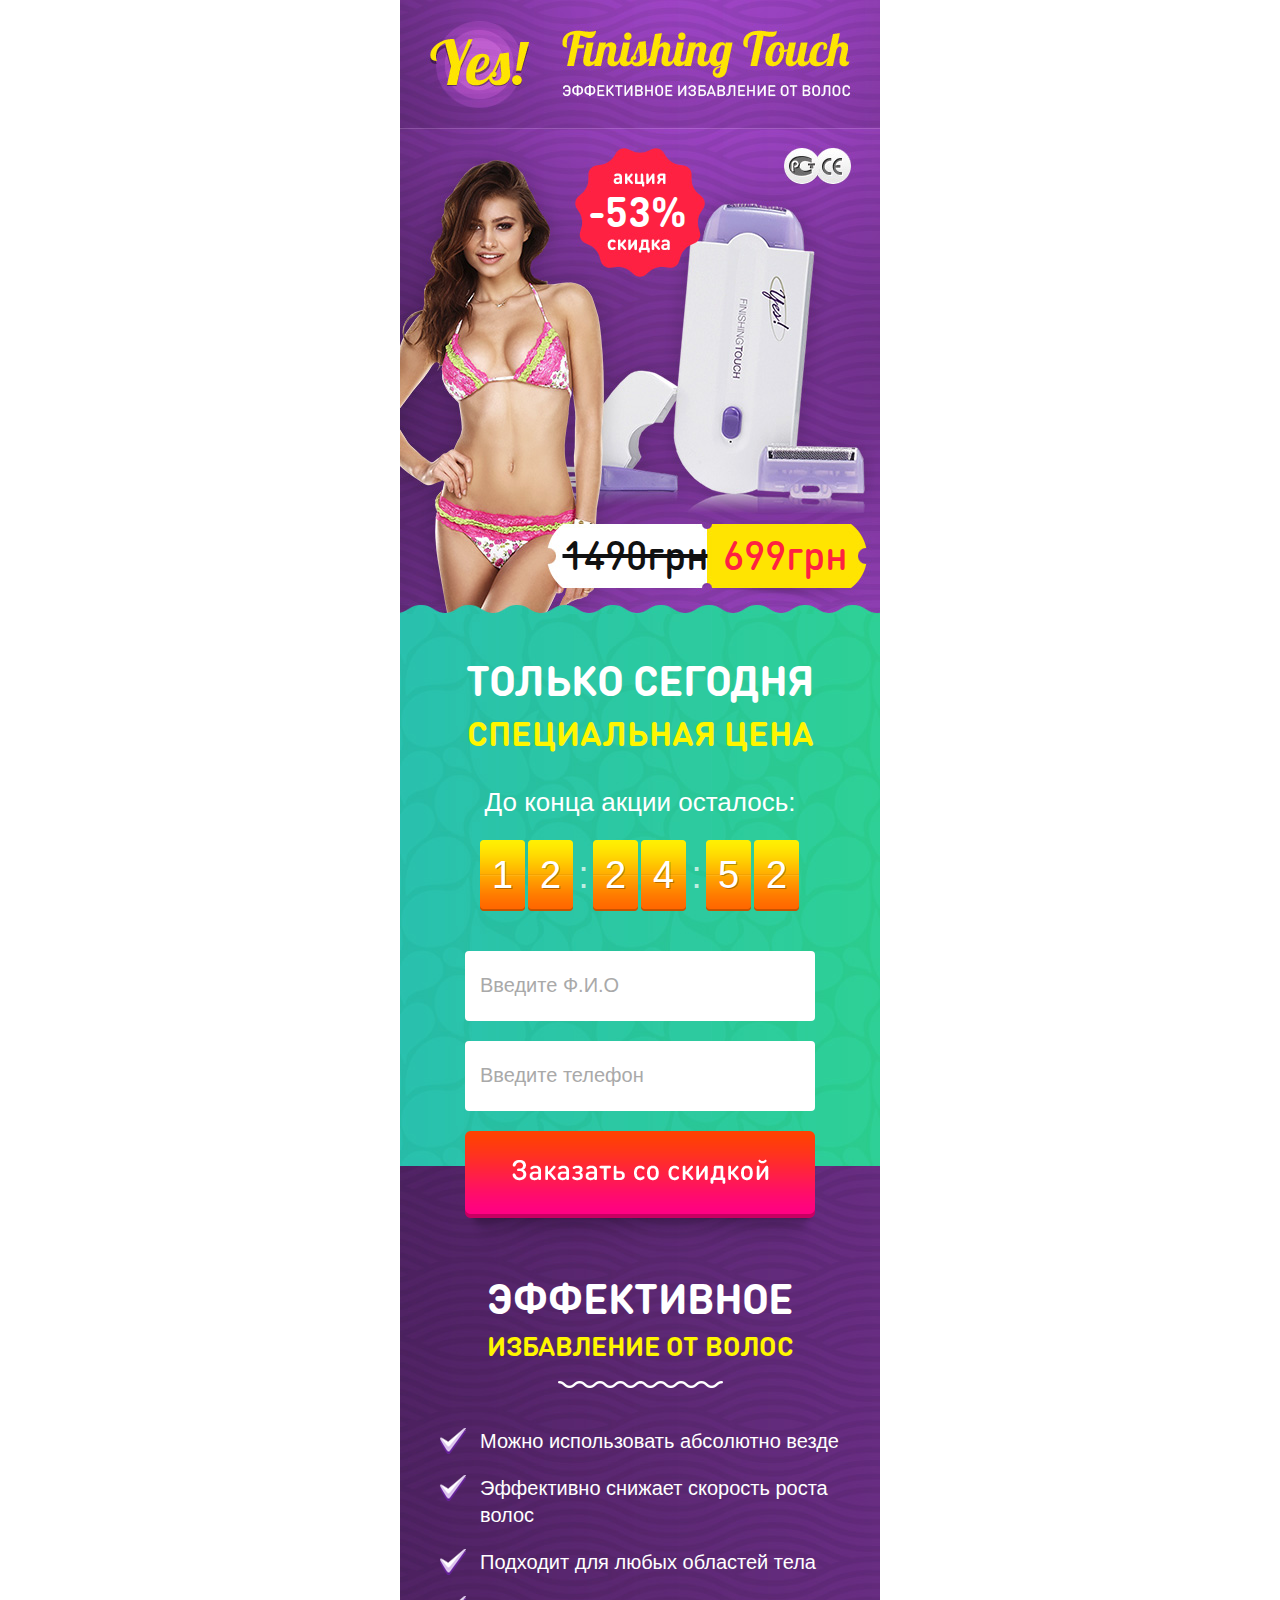
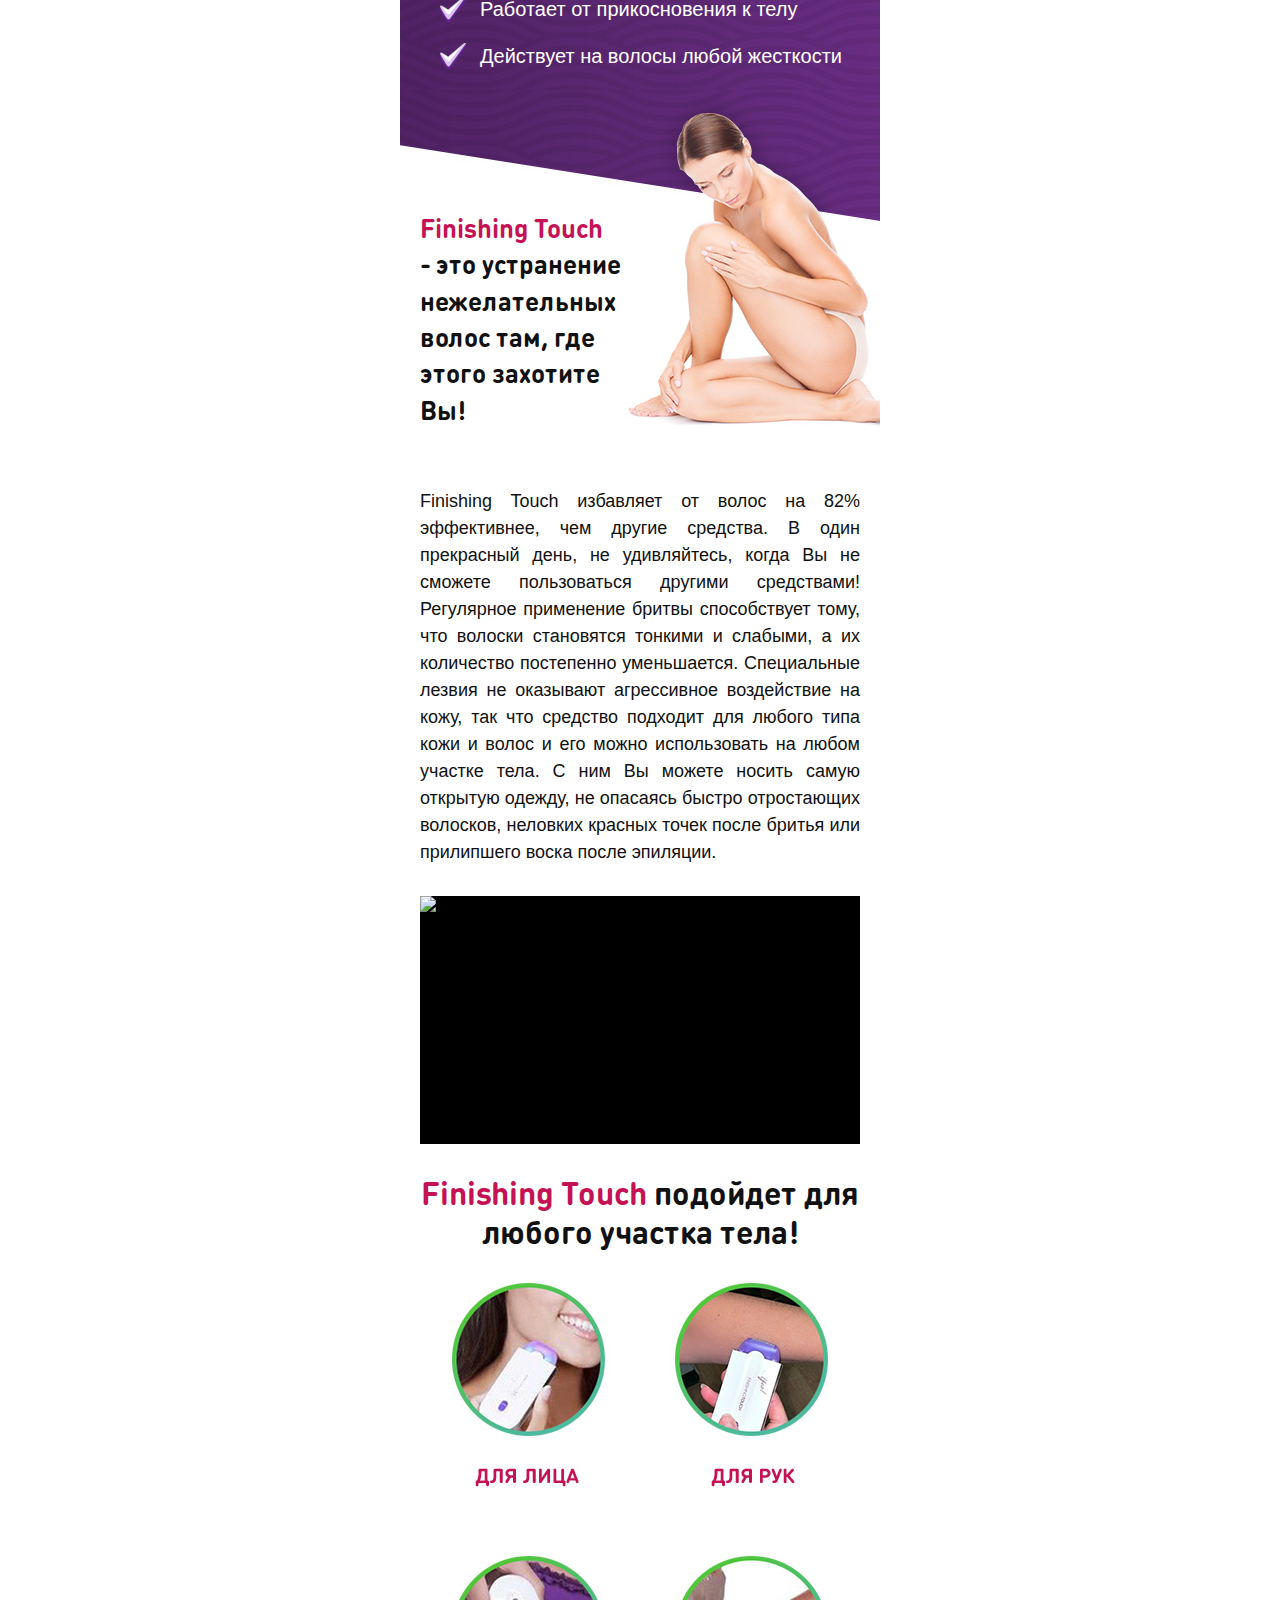
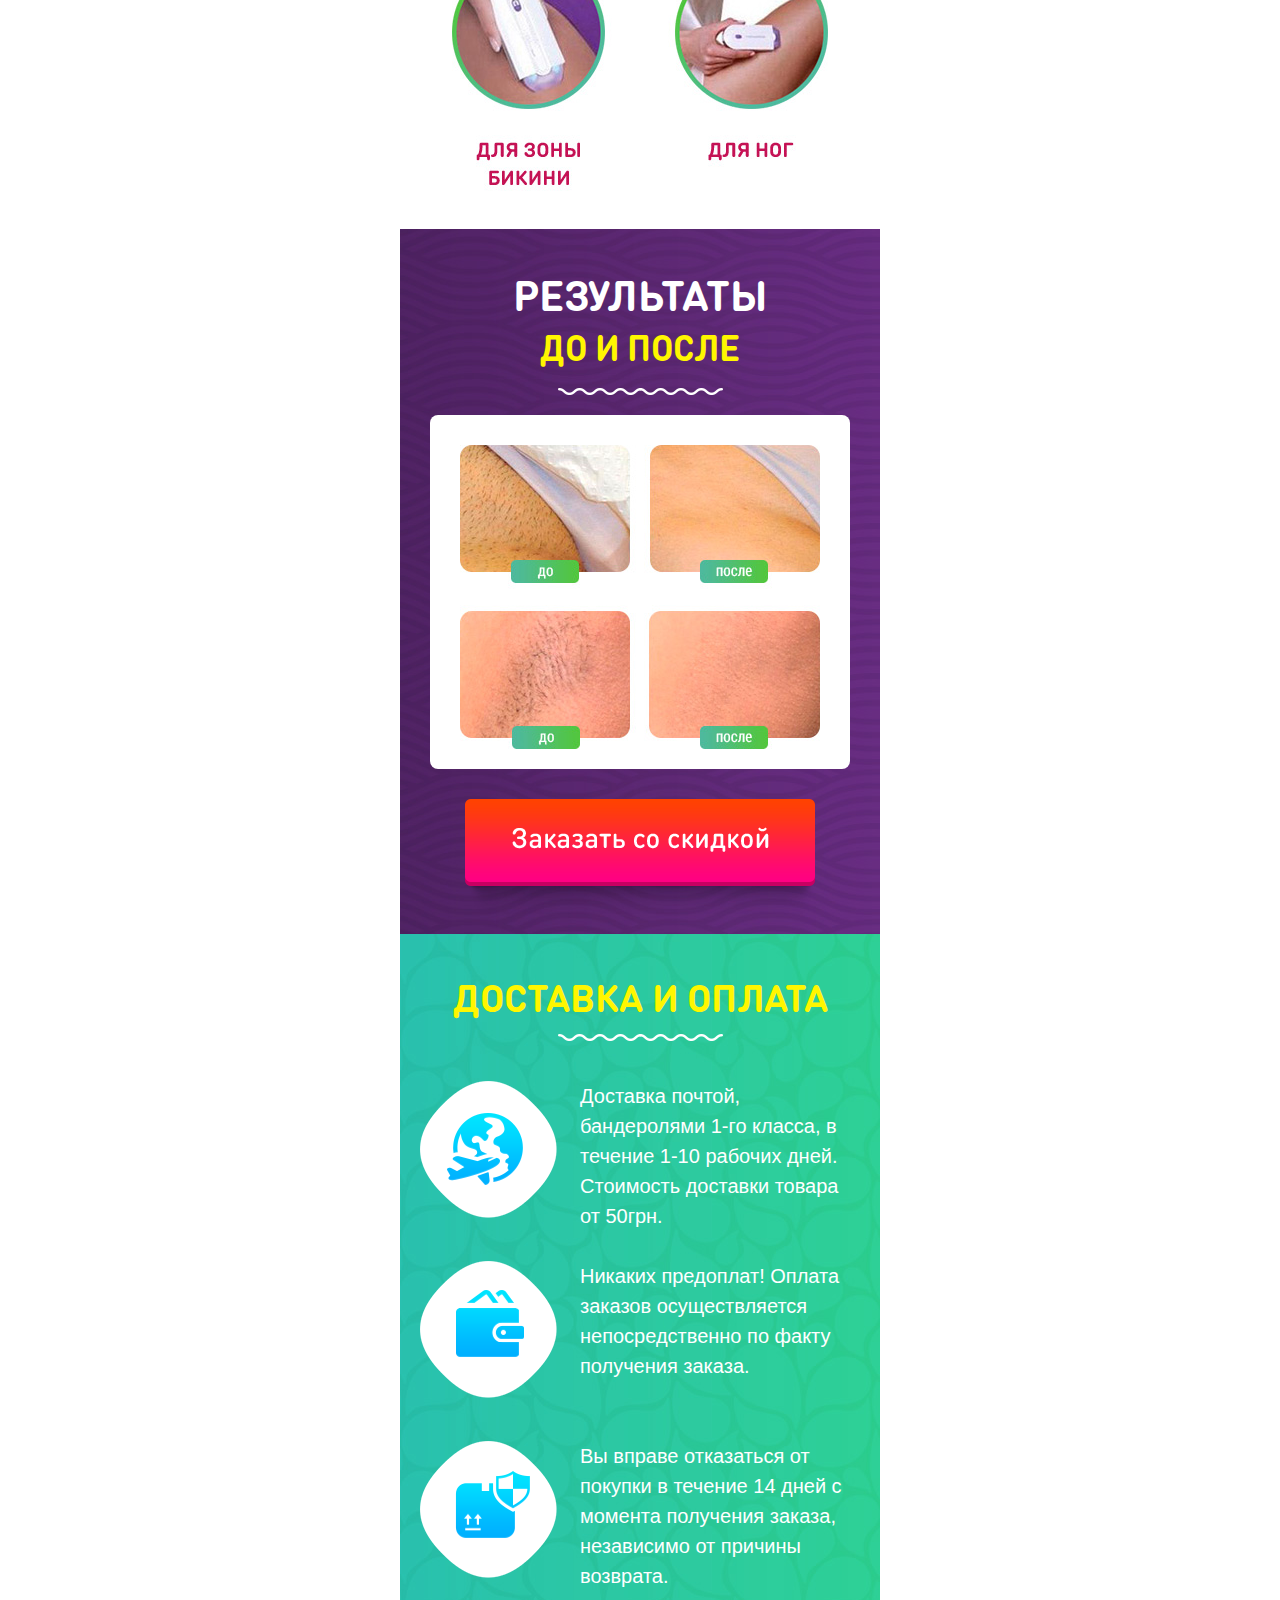
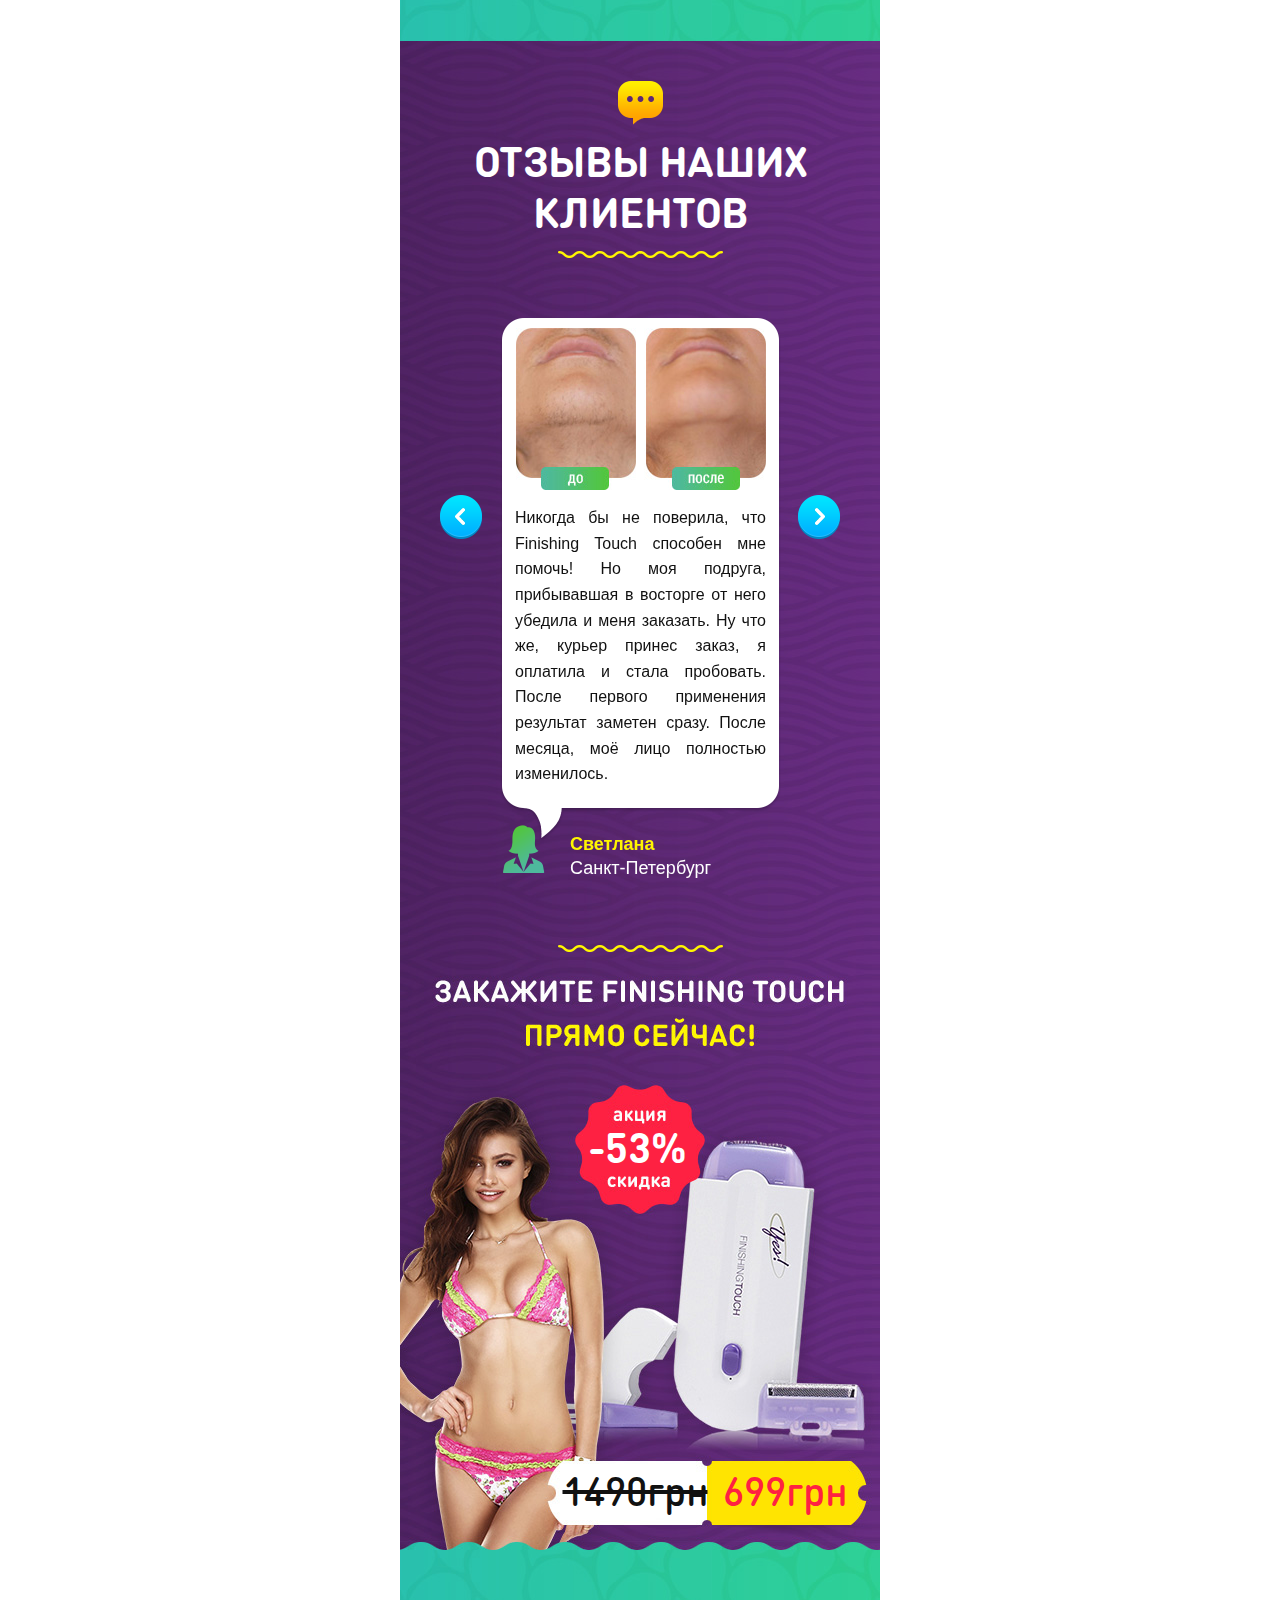
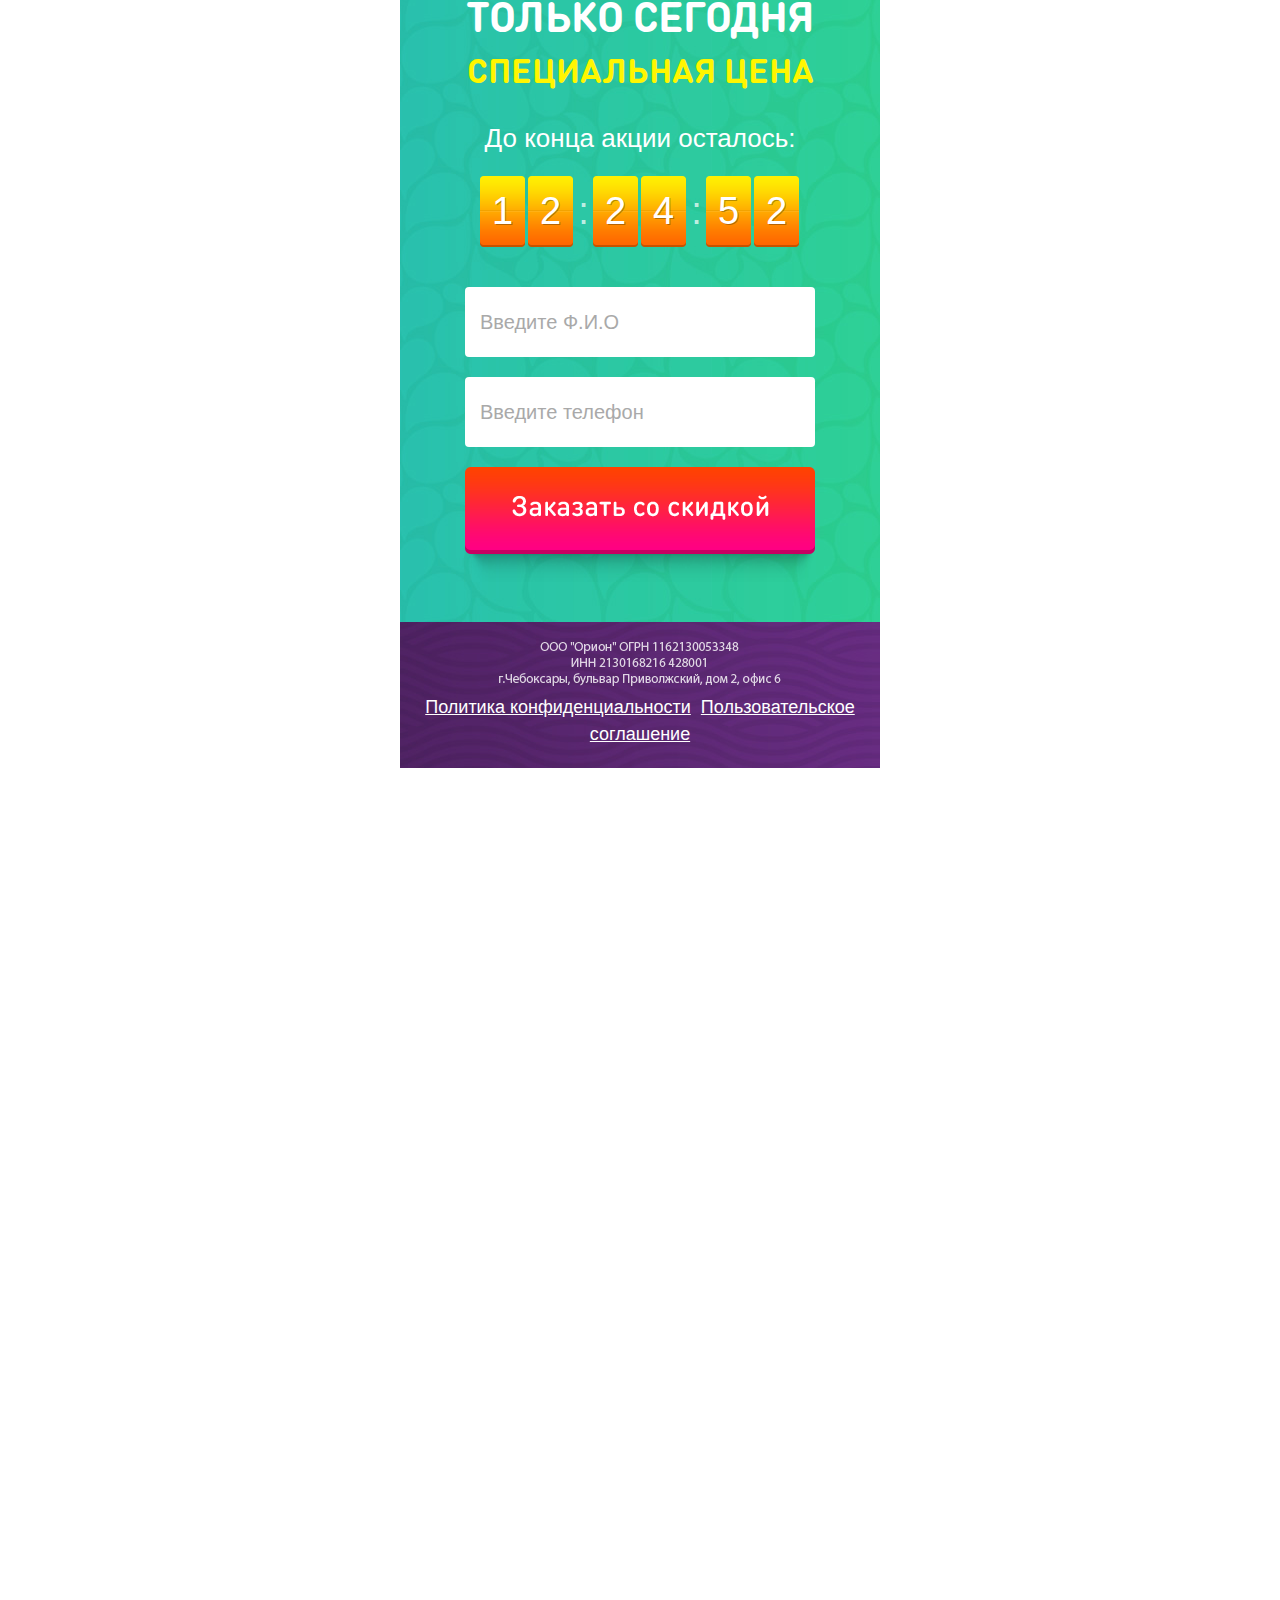
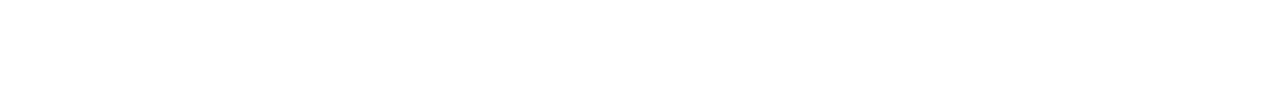
==== index.html @ 436a1ce9 "Initial commit" ====
<html xmlns="http://www.w3.org/1999/xhtml" lang="en">

<head>
  <meta http-equiv="Content-Type" content="text/html; charset=utf-8" />
  <!-- Mirror and index made by HTTrack Website Copier/3.49-2 [XR&CO'2014] -->
  <style type="text/css">
    < !-- body {
      margin: 0;
      padding: 0;
      margin-bottom: 15px;
      margin-top: 8px;
      background: #77b;
    }

    body,
    td {
      font: 14px "Trebuchet MS", Verdana, Arial, Helvetica, sans-serif;
    }

    #subTitle {
      background: #000;
      color: #fff;
      padding: 4px;
      font-weight: bold;
    }

    #siteNavigation a,
    #siteNavigation .current {
      font-weight: bold;
      color: #448;
    }

    #siteNavigation a:link {
      text-decoration: none;
    }

    #siteNavigation a:visited {
      text-decoration: none;
    }

    #siteNavigation .current {
      background-color: #ccd;
    }

    #siteNavigation a:hover {
      text-decoration: none;
      background-color: #fff;
      color: #000;
    }

    #siteNavigation a:active {
      text-decoration: none;
      background-color: #ccc;
    }


    a:link {
      text-decoration: underline;
      color: #00f;
    }

    a:visited {
      text-decoration: underline;
      color: #000;
    }

    a:hover {
      text-decoration: underline;
      color: #c00;
    }

    a:active {
      text-decoration: underline;
    }

    #pageContent {
      clear: both;
      border-bottom: 6px solid #000;
      padding: 10px;
      padding-top: 20px;
      line-height: 1.65em;
      background-image: url(backblue.gif);
      background-repeat: no-repeat;
      background-position: top right;
    }

    #pageContent,
    #siteNavigation {
      background-color: #ccd;
    }


    .imgLeft {
      float: left;
      margin-right: 10px;
      margin-bottom: 10px;
    }

    .imgRight {
      float: right;
      margin-left: 10px;
      margin-bottom: 10px;
    }

    hr {
      height: 1px;
      color: #000;
      background-color: #000;
      margin-bottom: 15px;
    }

    h1 {
      margin: 0;
      font-weight: bold;
      font-size: 2em;
    }

    h2 {
      margin: 0;
      font-weight: bold;
      font-size: 1.6em;
    }

    h3 {
      margin: 0;
      font-weight: bold;
      font-size: 1.3em;
    }

    h4 {
      margin: 0;
      font-weight: bold;
      font-size: 1.18em;
    }

    .blak {
      background-color: #000;
    }

    .hide {
      display: none;
    }

    .tableWidth {
      min-width: 400px;
    }

    .tblRegular {
      border-collapse: collapse;
    }

    .tblRegular td {
      padding: 6px;
      background-image: url(fade.gif);
      border: 2px solid #99c;
    }

    .tblHeaderColor,
    .tblHeaderColor td {
      background: #99c;
    }

    .tblNoBorder td {
      border: 0;
    } // -->
  </style>

</head>

<table width="76%" border="0" align="center" cellspacing="0" cellpadding="3" class="tableWidth">
  <tr>
    <td id="subTitle">HTTrack Website Copier - Open Source offline browser</td>
  </tr>
</table>
<table width="76%" border="0" align="center" cellspacing="0" cellpadding="0" class="tableWidth">
  <tr class="blak">
    <td>
      <table width="100%" border="0" align="center" cellspacing="1" cellpadding="0">
        <tr>
          <td colspan="6">
            <table width="100%" border="0" align="center" cellspacing="0" cellpadding="10">
              <tr>
                <td id="pageContent">
                  <!-- ==================== End prologue ==================== -->

                  <meta name="generator" content="HTTrack Website Copier/3.x">
                  <TITLE>Local index - HTTrack</TITLE>
                  </HEAD>

                  <BODY>
                    <H1 ALIGN=Center>Index of locally available sites:</H1>
                    <TABLE BORDER="0" WIDTH="100%" CELLSPACING="1" CELLPADDING="0">
                      <TR>
                        <TD BACKGROUND="fade.gif">
                          &middot;
                          <A HREF="web/index.html">
                            Finishing Touch купить со скидкой
                          </A>
                        </TD>
                      </TR>
                    </TABLE>
                    <BR>
                    <BR>
                    <BR>
                    <H6 ALIGN="RIGHT">
                      <I>Mirror and index made by HTTrack Website Copier [XR&amp;CO'2008]</I>
                    </H6>
                    <!-- Mirror and index made by HTTrack Website Copier/3.49-2 [XR&CO'2014] -->
                    <!-- Thanks for using HTTrack Website Copier! -->
                    <meta HTTP-EQUIV="Refresh" CONTENT="0; URL=web/index.html">


                    <!-- ==================== Start epilogue ==================== -->
                </td>
              </tr>
            </table>
          </td>
        </tr>
      </table>
    </td>
  </tr>
</table>

<table width="76%" border="0" align="center" valign="bottom" cellspacing="0" cellpadding="0">
  <tr>
    <td id="footer"><small>&copy; 2008 Xavier Roche & other contributors - Web Design: Leto Kauler.</small></td>
  </tr>
</table>

</body>

</html>
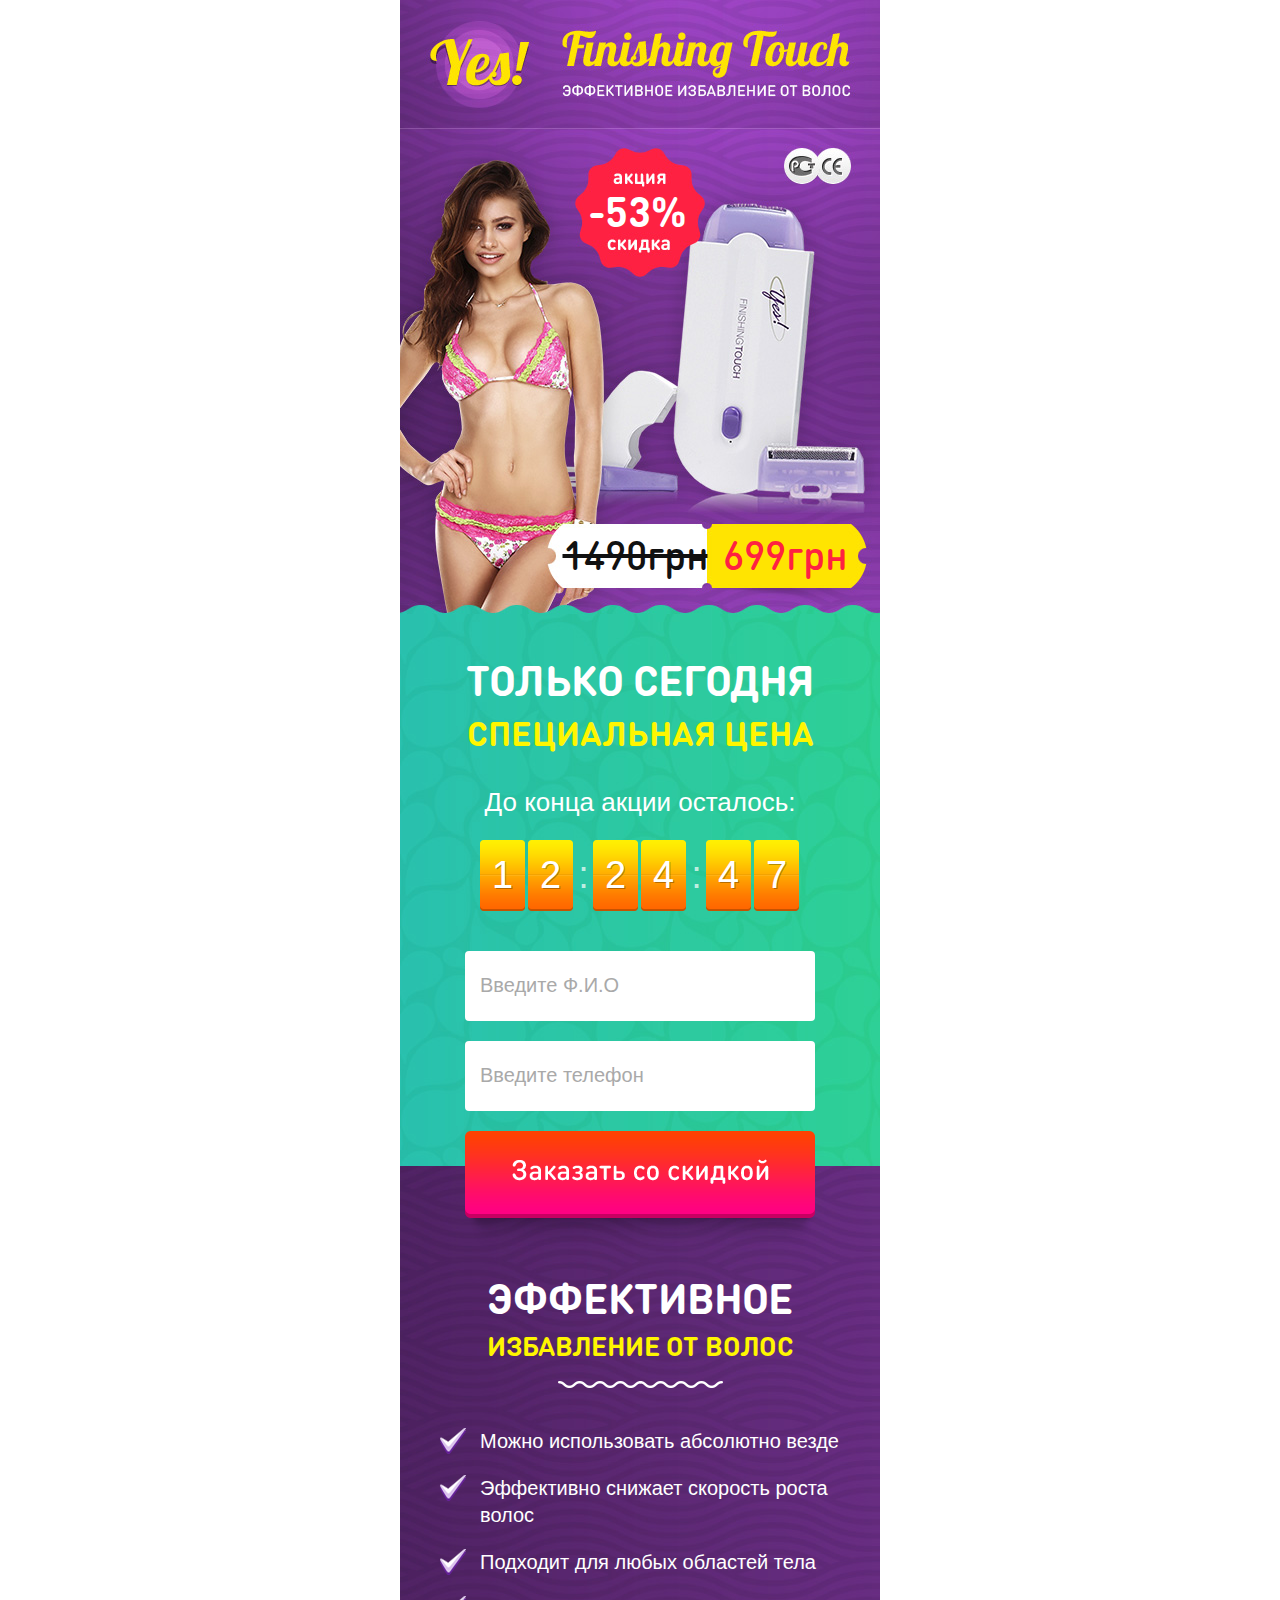
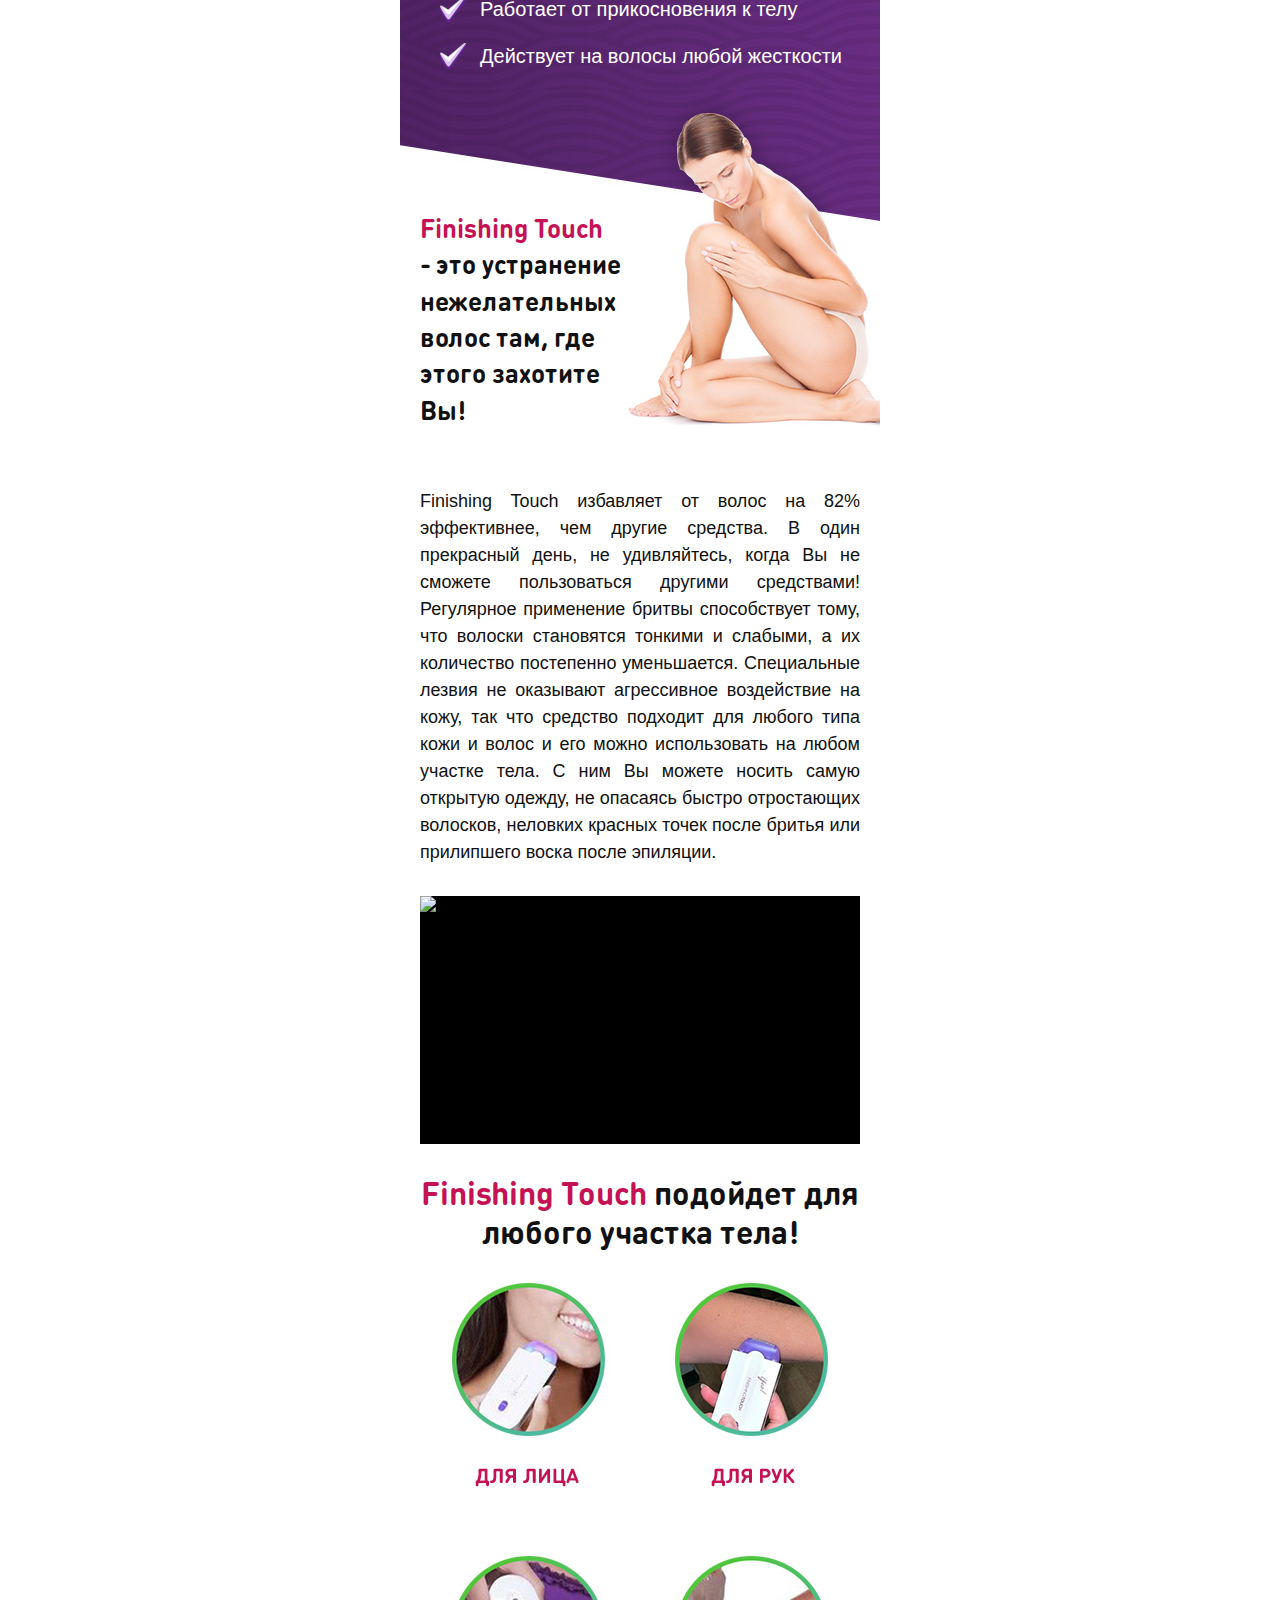
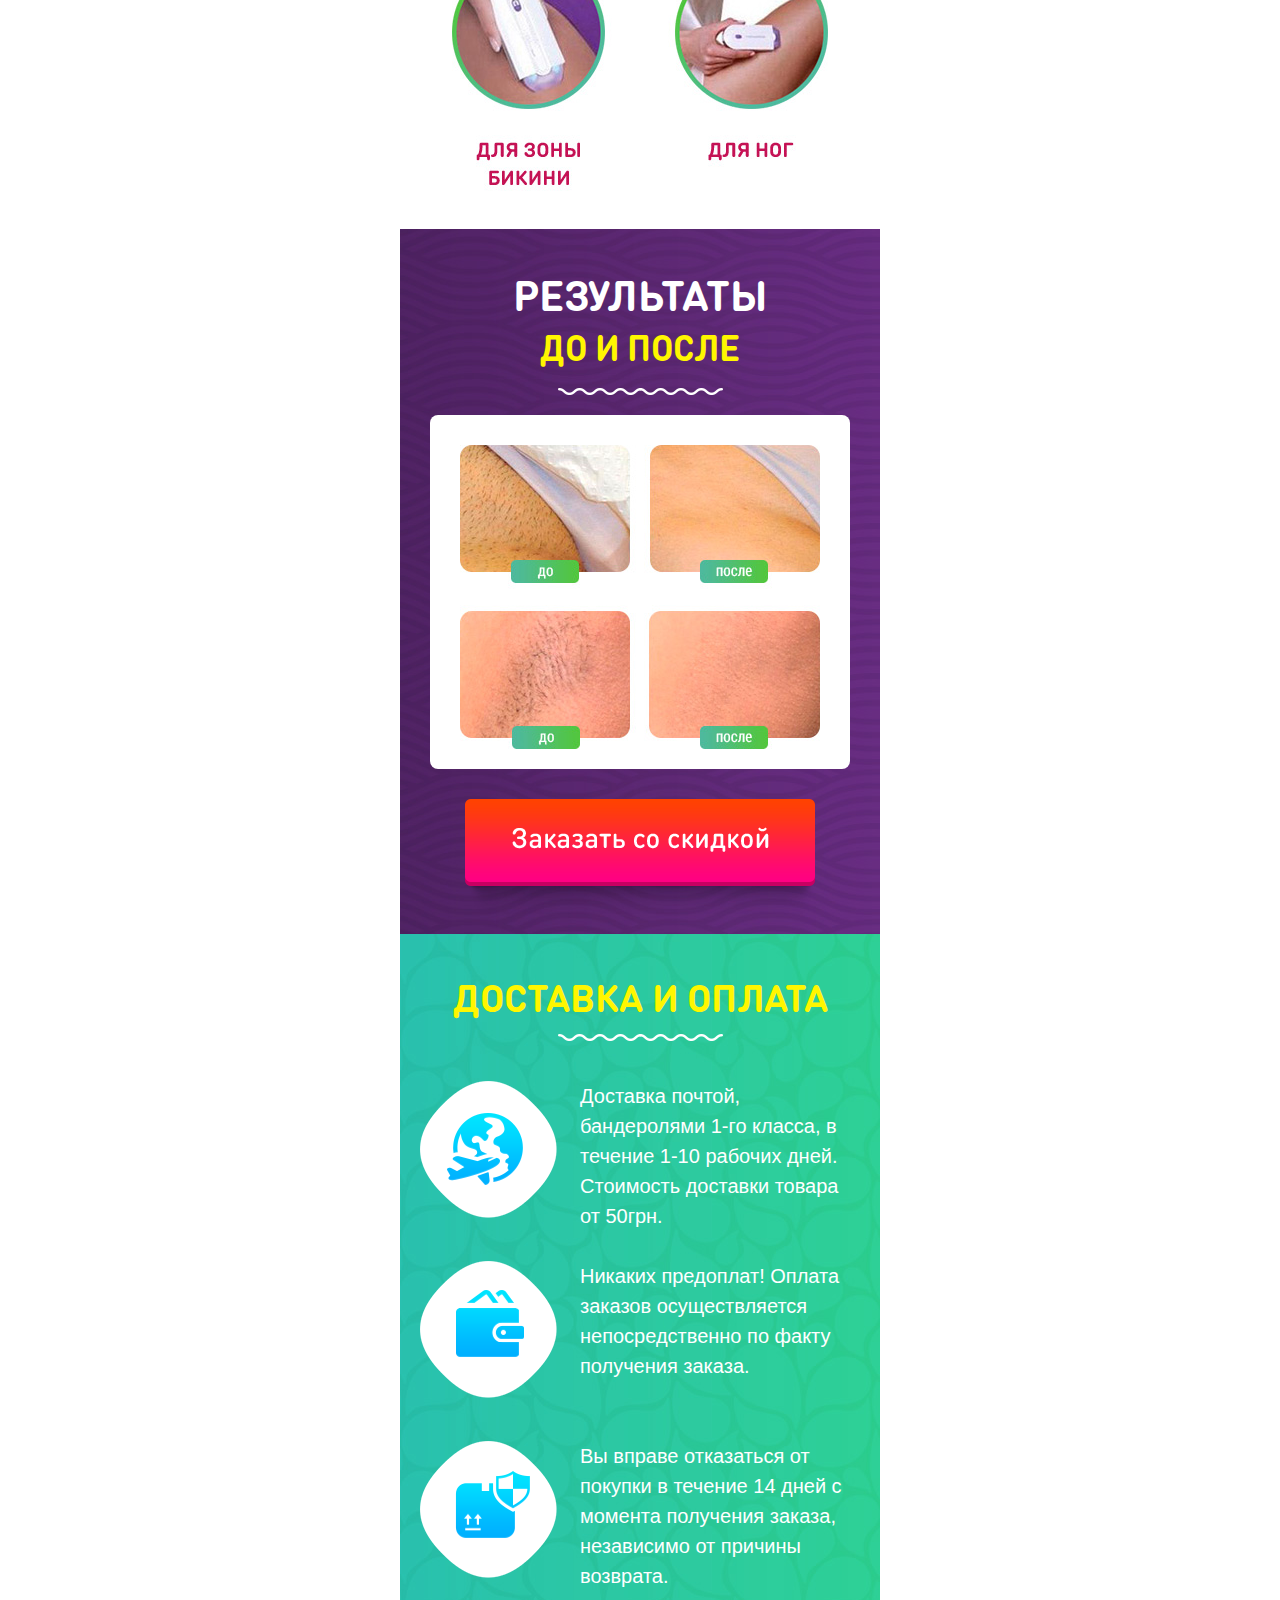
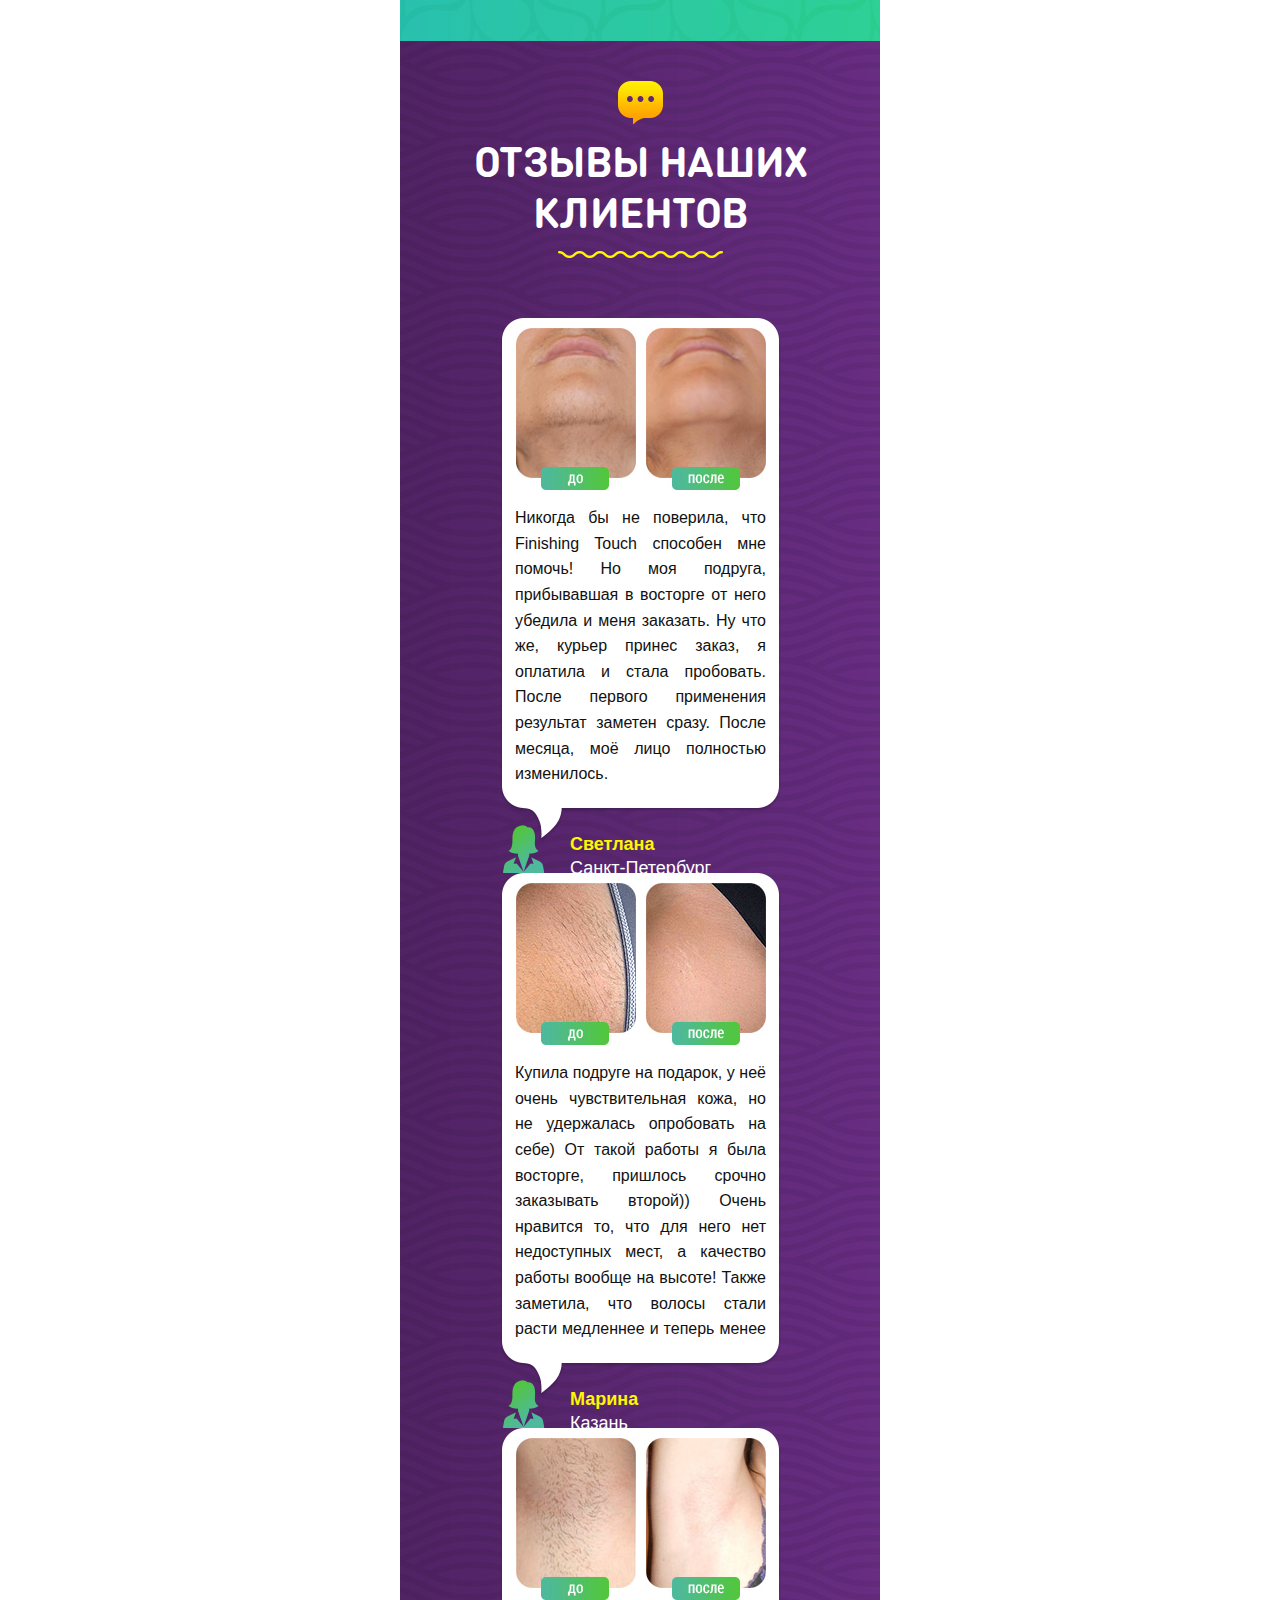
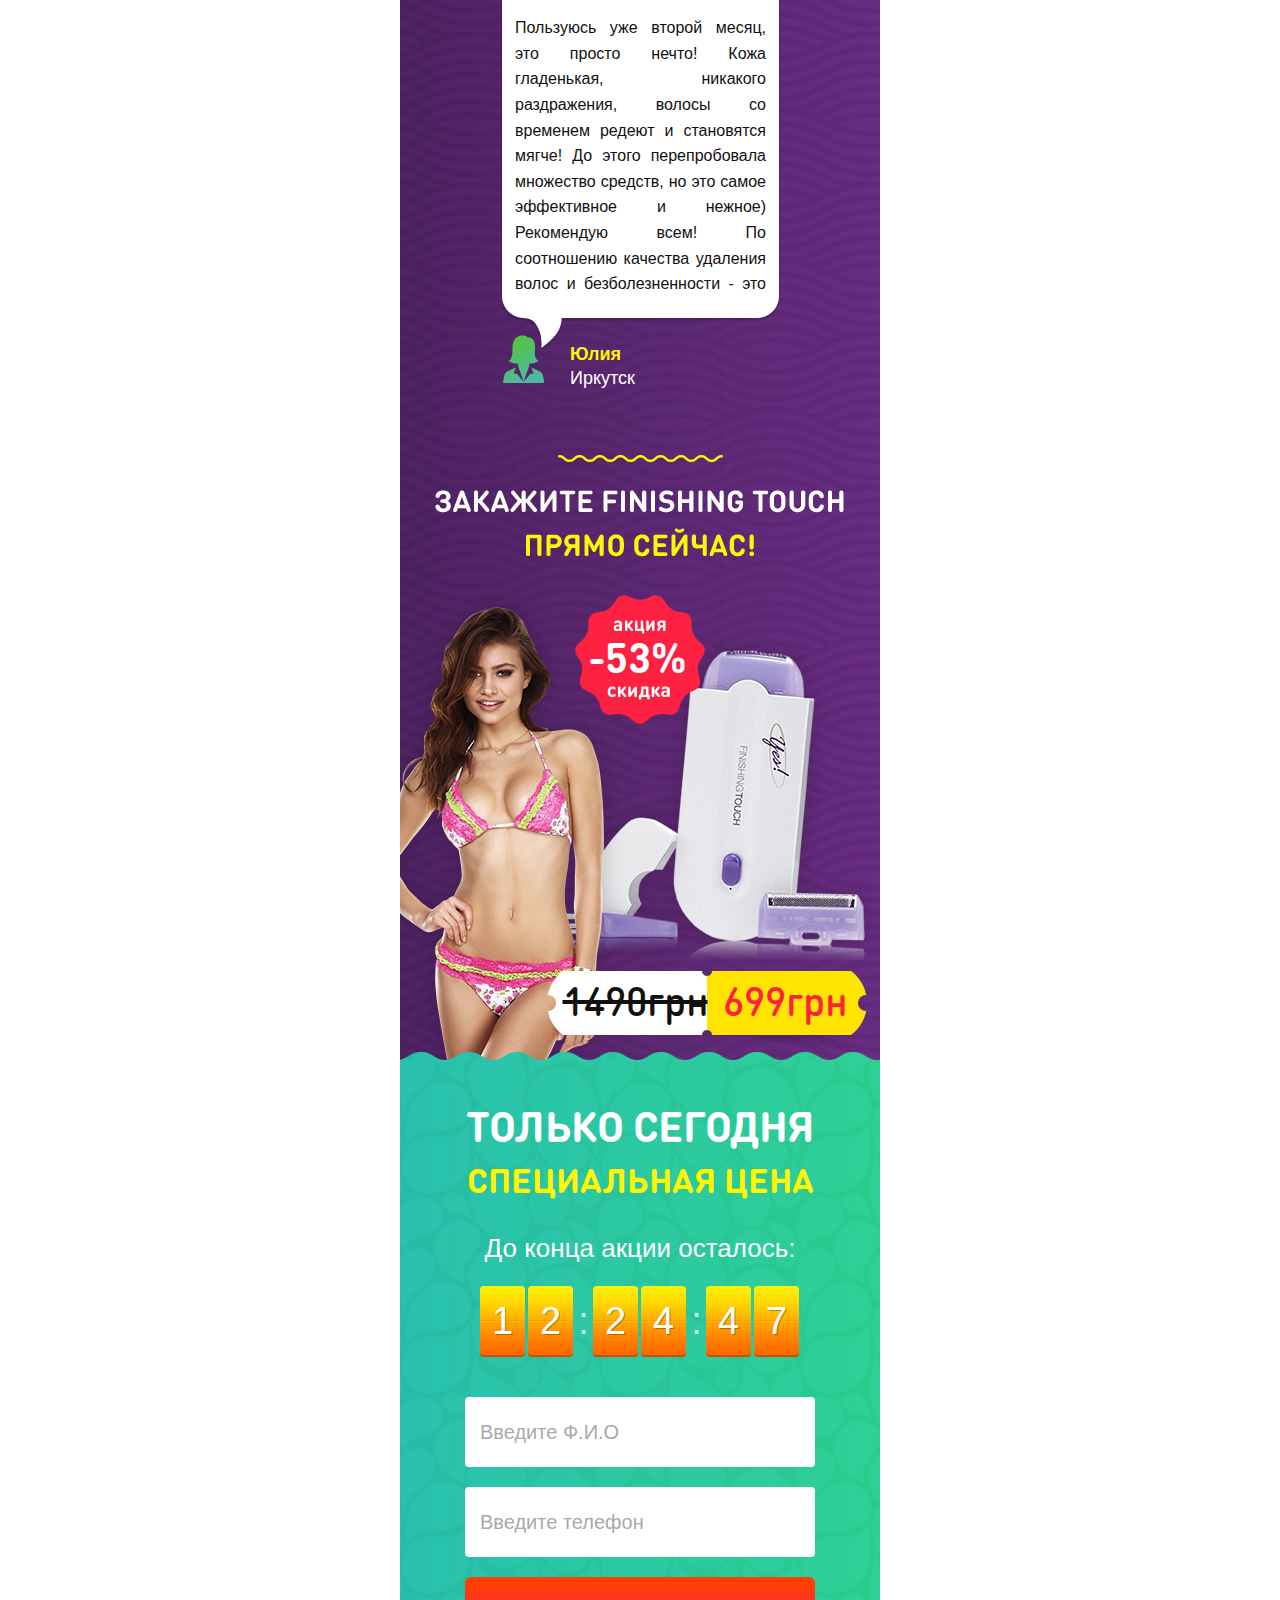
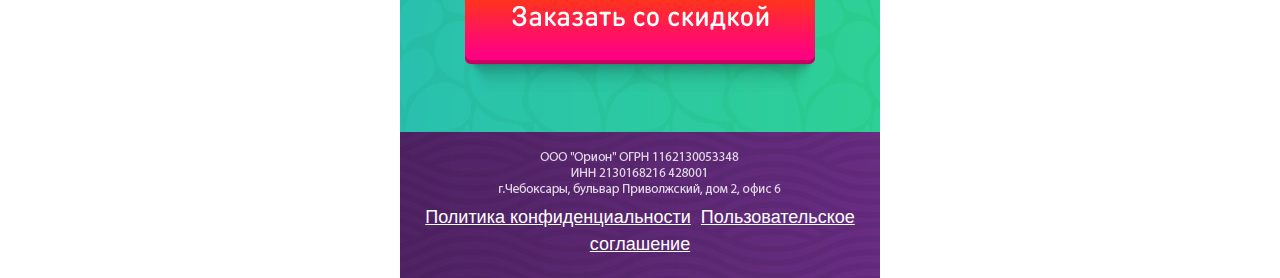
==== commit 201c4b29: "moved files from web to root" ====
--- a/index.html
+++ b/index.html
@@ -1,232 +1,168 @@
-<html xmlns="http://www.w3.org/1999/xhtml" lang="en">
-
-<head>
-  <meta http-equiv="Content-Type" content="text/html; charset=utf-8" />
-  <!-- Mirror and index made by HTTrack Website Copier/3.49-2 [XR&CO'2014] -->
-  <style type="text/css">
-    < !-- body {
-      margin: 0;
-      padding: 0;
-      margin-bottom: 15px;
-      margin-top: 8px;
-      background: #77b;
-    }
-
-    body,
-    td {
-      font: 14px "Trebuchet MS", Verdana, Arial, Helvetica, sans-serif;
-    }
-
-    #subTitle {
-      background: #000;
-      color: #fff;
-      padding: 4px;
-      font-weight: bold;
-    }
-
-    #siteNavigation a,
-    #siteNavigation .current {
-      font-weight: bold;
-      color: #448;
-    }
-
-    #siteNavigation a:link {
-      text-decoration: none;
-    }
-
-    #siteNavigation a:visited {
-      text-decoration: none;
-    }
-
-    #siteNavigation .current {
-      background-color: #ccd;
-    }
-
-    #siteNavigation a:hover {
-      text-decoration: none;
-      background-color: #fff;
-      color: #000;
-    }
-
-    #siteNavigation a:active {
-      text-decoration: none;
-      background-color: #ccc;
-    }
-
-
-    a:link {
-      text-decoration: underline;
-      color: #00f;
-    }
-
-    a:visited {
-      text-decoration: underline;
-      color: #000;
-    }
-
-    a:hover {
-      text-decoration: underline;
-      color: #c00;
-    }
-
-    a:active {
-      text-decoration: underline;
-    }
-
-    #pageContent {
-      clear: both;
-      border-bottom: 6px solid #000;
-      padding: 10px;
-      padding-top: 20px;
-      line-height: 1.65em;
-      background-image: url(backblue.gif);
-      background-repeat: no-repeat;
-      background-position: top right;
-    }
-
-    #pageContent,
-    #siteNavigation {
-      background-color: #ccd;
-    }
-
-
-    .imgLeft {
-      float: left;
-      margin-right: 10px;
-      margin-bottom: 10px;
-    }
-
-    .imgRight {
-      float: right;
-      margin-left: 10px;
-      margin-bottom: 10px;
-    }
-
-    hr {
-      height: 1px;
-      color: #000;
-      background-color: #000;
-      margin-bottom: 15px;
-    }
-
-    h1 {
-      margin: 0;
-      font-weight: bold;
-      font-size: 2em;
-    }
-
-    h2 {
-      margin: 0;
-      font-weight: bold;
-      font-size: 1.6em;
-    }
-
-    h3 {
-      margin: 0;
-      font-weight: bold;
-      font-size: 1.3em;
-    }
-
-    h4 {
-      margin: 0;
-      font-weight: bold;
-      font-size: 1.18em;
-    }
-
-    .blak {
-      background-color: #000;
-    }
-
-    .hide {
-      display: none;
-    }
-
-    .tableWidth {
-      min-width: 400px;
-    }
-
-    .tblRegular {
-      border-collapse: collapse;
-    }
-
-    .tblRegular td {
-      padding: 6px;
-      background-image: url(fade.gif);
-      border: 2px solid #99c;
-    }
-
-    .tblHeaderColor,
-    .tblHeaderColor td {
-      background: #99c;
-    }
-
-    .tblNoBorder td {
-      border: 0;
-    } // -->
-  </style>
-
-</head>
-
-<table width="76%" border="0" align="center" cellspacing="0" cellpadding="3" class="tableWidth">
-  <tr>
-    <td id="subTitle">HTTrack Website Copier - Open Source offline browser</td>
-  </tr>
-</table>
-<table width="76%" border="0" align="center" cellspacing="0" cellpadding="0" class="tableWidth">
-  <tr class="blak">
-    <td>
-      <table width="100%" border="0" align="center" cellspacing="1" cellpadding="0">
-        <tr>
-          <td colspan="6">
-            <table width="100%" border="0" align="center" cellspacing="0" cellpadding="10">
-              <tr>
-                <td id="pageContent">
-                  <!-- ==================== End prologue ==================== -->
-
-                  <meta name="generator" content="HTTrack Website Copier/3.x">
-                  <TITLE>Local index - HTTrack</TITLE>
-                  </HEAD>
-
-                  <BODY>
-                    <H1 ALIGN=Center>Index of locally available sites:</H1>
-                    <TABLE BORDER="0" WIDTH="100%" CELLSPACING="1" CELLPADDING="0">
-                      <TR>
-                        <TD BACKGROUND="fade.gif">
-                          &middot;
-                          <A HREF="web/index.html">
-                            Finishing Touch купить со скидкой
-                          </A>
-                        </TD>
-                      </TR>
-                    </TABLE>
-                    <BR>
-                    <BR>
-                    <BR>
-                    <H6 ALIGN="RIGHT">
-                      <I>Mirror and index made by HTTrack Website Copier [XR&amp;CO'2008]</I>
-                    </H6>
-                    <!-- Mirror and index made by HTTrack Website Copier/3.49-2 [XR&CO'2014] -->
-                    <!-- Thanks for using HTTrack Website Copier! -->
-                    <meta HTTP-EQUIV="Refresh" CONTENT="0; URL=web/index.html">
-
-
-                    <!-- ==================== Start epilogue ==================== -->
-                </td>
-              </tr>
-            </table>
-          </td>
-        </tr>
-      </table>
-    </td>
-  </tr>
-</table>
-
-<table width="76%" border="0" align="center" valign="bottom" cellspacing="0" cellpadding="0">
-  <tr>
-    <td id="footer"><small>&copy; 2008 Xavier Roche & other contributors - Web Design: Leto Kauler.</small></td>
-  </tr>
-</table>
-
-</body>
-
-</html>
+<!DOCTYPE html>
+<html>
+<meta http-equiv="content-type" content="text/html;charset=UTF-8" />
+
+<head>
+  <title>Finishing Touch купить со скидкой</title>
+  <meta http-equiv="Content-Type" content="text/html; charset=utf-8" />
+  <meta name="viewport" content="width=480">
+  <meta name="description" content="Finishing Touch - это устранение нежелательных волос там, где этого захотите Вы!">
+  <meta name="keywords" content="Finishing Touch, депилятор, избавиться от волос, устранение волос на теле, депилятор для лица, депилятор для ног, депиляция зоны бикини">
+  <link rel="shortcut icon" href="images/favicon.ico" type="image/x-icon">
+  <link rel="icon" href="images/favicon.ico" type="image/x-icon">
+
+  <link href='images/css3ab6.css?family=Roboto+Condensed:400,300,700&amp;subset=latin,cyrillic' rel='stylesheet' type='text/css'>
+
+  <link media="all" href="images/main.css" rel="stylesheet" type="text/css" />
+
+</head>
+
+<body>
+  <div class="main-wrap">
+    <div class="section block-1">
+      <span class="sale col-3">-53%</span>
+      <div class="cost clearfix">
+        <span class="old-cost">1490грн</span>
+        <span class="new-cost">699грн</span>
+      </div>
+    </div>
+    <div class="section block-2 green-bg">
+      <h2 class="col-3">
+        Только сегодня<br/>
+        <small class="col-1">специальная цена</small>
+      </h2>
+      <div class="timer">
+        <p class="col-3 center">До конца акции осталось:</p>
+        <div class="countbox clearfix"></div>
+      </div>
+      <form action="../external.html?link=https://shopresurs.ru/finishingtouch3/call.php" method="post" onsubmit="if(this.name.value==''){alert('Введите Ваше имя');return false}if(this.phone.value==''){alert('Введите Ваш номер телефона');return false}return true;">
+        <div><input type="text" name="name" placeholder="Введите Ф.И.О" required=""></div>
+        <div><input type="text" name="phone" placeholder="Введите телефон" required=""></div>
+        <div class="center"><button class="button-form"></button></div>
+      </form>
+    </div>
+    <div class="section block-3 blue-bg">
+      <h2 class="col-3 wave-1">
+        Эффективное<br/>
+        <small class="col-1">избавление от волос</small>
+      </h2>
+      <ul class="col-3">
+        <li>Можно использовать абсолютно везде</li>
+        <li>Эффективно снижает скорость роста волос</li>
+        <li>Подходит для любых областей тела</li>
+        <li>Работает от прикосновения к телу</li>
+        <li>Действует на волосы любой жесткости</li>
+      </ul>
+    </div>
+    <div class="section block-4">
+      <div class="title">
+        <span class="col-2">Finishing Touch</span><br/>- это устранение нежелательных волос там, где этого захотите Вы!
+      </div>
+      <p>Finishing Touch избавляет от волос на 82% эффективнее, чем другие средства. В один прекрасный день, не удивляйтесь, когда Вы не сможете пользоваться другими средствами! Регулярное применение бритвы способствует тому, что волоски становятся тонкими и слабыми, а их количество постепенно уменьшается. Специальные лезвия не оказывают агрессивное воздействие на кожу, так что средство подходит для любого типа кожи и волос и его можно использовать на любом участке тела. С ним Вы можете носить самую открытую одежду, не опасаясь быстро отростающих волосков, неловких красных точек после бритья или прилипшего воска после эпиляции.</p>
+      <div class="video-container">
+        <div class="youtube" id="AEe8zLu8ZGk"></div>
+      </div>
+
+      <h3 class="center"><span class="col-2">Finishing Touch</span> подойдет для любого участка тела!</h3>
+      <div class="center"><img src="images/bg-3.jpg" alt="Finishing Touch"></div>
+    </div>
+    <div class="section block-5 blue-bg">
+      <h2 style="margin-bottom:20px;" class="col-3 wave-1">
+        Результаты<br/>
+        <small class="col-1">до и после</small>
+      </h2>
+      <div class="result"><img src="images/result.jpg" alt="Finishing Touch"></div>
+      <a class="button-m" href="#delivery"></a>
+    </div>
+    <div class="section block-6 green-bg">
+      <h2 class="col-1 wave-1">
+        Доставка и оплата
+      </h2>
+      <ul class="col-3">
+        <li>Доставка почтой, бандеролями 1-го класса, в течение 1-10 рабочих дней. Стоимость доставки товара от 50грн.</li>
+        <li>Никаких предоплат! Оплата заказов осуществляется непосредственно по факту получения заказа.</li>
+        <li>Вы вправе отказаться от покупки в течение 14 дней с момента получения заказа, независимо от причины возврата.</li>
+      </ul>
+    </div>
+    <div class="section block-7 blue-bg">
+      <h2 class="col-3 wave-2">
+        Отзывы наших клиентов
+      </h2>
+      <div class="container-rew clearfix">
+        <div class="rew-item">
+          <img src="images/rew-1.jpg" alt="Finishing Touch">
+          <p>Никогда бы не поверила, что Finishing Touch способен мне помочь! Но моя подруга, прибывавшая в восторге от него убедила и меня заказать. Ну что же, курьер принес заказ, я оплатила и стала пробовать. После первого применения результат заметен сразу. После месяца, моё лицо полностью изменилось.</p>
+          <span class="rew-name col-3">
+                            <b class="col-1">Светлана</b><br/>
+                            Санкт-Петербург
+                        </span>
+        </div>
+        <div class="rew-item">
+          <img src="images/rew-2.jpg" alt="Finishing Touch">
+          <p>Купила подруге на подарок, у неё очень чувствительная кожа, но не удержалась опробовать на себе) От такой работы я была восторге, пришлось срочно заказывать второй)) Очень нравится то, что для него нет недоступных мест, а качество работы вообще на высоте! Также заметила, что волосы стали расти медленнее и теперь менее густые)</p>
+          <span class="rew-name col-3">
+                            <b class="col-1">Марина</b><br/>
+                            Казань
+                        </span>
+        </div>
+        <div class="rew-item">
+          <img src="images/rew-3.jpg" alt="Finishing Touch">
+          <p>Пользуюсь уже второй месяц, это просто нечто! Кожа гладенькая, никакого раздражения, волосы со временем редеют и становятся мягче! До этого перепробовала множество средств, но это самое эффективное и нежное) Рекомендую всем! По соотношению качества удаления волос и безболезненности - это лучшее, что может быть!</p>
+          <span class="rew-name col-3">
+                            <b class="col-1">Юлия</b><br/>
+                            Иркутск
+                        </span>
+        </div>
+      </div>
+      <div class="center"><img src="images/wave-2.png" alt="Finishing Touch"></div>
+    </div>
+    <div class="section block-8" id="delivery">
+      <span class="sale col-3">-53%</span>
+      <div class="cost clearfix">
+        <span class="old-cost">1490грн</span>
+        <span class="new-cost">699грн</span>
+      </div>
+    </div>
+    <div class="section block-2 green-bg">
+      <h2 class="col-3">
+        Только сегодня<br/>
+        <small class="col-1">специальная цена</small>
+      </h2>
+      <div class="timer">
+        <p class="col-3 center">До конца акции осталось:</p>
+        <div class="countbox clearfix"></div>
+      </div>
+      <form action="../external.html?link=https://shopresurs.ru/finishingtouch3/call.php" method="post" onsubmit="if(this.name.value==''){alert('Введите Ваше имя');return false}if(this.phone.value==''){alert('Введите Ваш номер телефона');return false}return true;">
+        <div><input type="text" name="name" placeholder="Введите Ф.И.О" required=""></div>
+        <div><input type="text" name="phone" placeholder="Введите телефон" required=""></div>
+        <div class="center"><button class="button-form"></button></div>
+      </form>
+    </div>
+    <div class="section footer blue-bg">
+      <div class="center">
+        <img src="images/cop1-w-320.png" alt="copyright">
+        <p class="col-3" style="text-align: center"><a style="color: inherit;" href="index9fc3.html?page=politics" target="_blank">Политика конфиденциальности</a>&nbsp;&nbsp;<a style="color: inherit;" href="index7e7e.html?page=agreement" target="_blank">Пользовательское соглашение</a></p>
+      </div>
+    </div>
+  </div>
+
+  <!--
+    <link rel="stylesheet" type="text/css" href="images/roboto.css">
+    <script src="images/jquery.js" type="text/javascript"></script>
+    <script src="images/plugins.js" type="text/javascript"></script>
+    <script src="images/detect.js" type="text/javascript"></script>
+    <link href="images/popup-m1-style7b30.css?v=4" rel="stylesheet" type="text/css" />
+    <script src="images/popup-m17b30.js?v=4" type="text/javascript"></script>
+  -->
+
+
+  <!--<script src="images/vtracker.js"></script>-->
+  <script src="images/previewyoutube.js"></script>
+
+  <script type="text/javascript" src="images/jquery.placeholder.js"></script>
+  <script type="text/javascript" src="images/slick.min.js"></script>
+  <script type="text/javascript" src="images/init.js"></script>
+  <script src="images/count.js"></script>
+</body>
+
+</html>
--- a/images/css3ab6.css
+++ b/images/css3ab6.css
@@ -0,0 +1,18 @@
+@font-face {
+  font-family: 'Roboto Condensed';
+  font-style: normal;
+  font-weight: 300;
+  src: local('Roboto Condensed Light'), local('RobotoCondensed-Light'), url(../../external.html?link=http://fonts.gstatic.com/s/robotocondensed/v16/ieVi2ZhZI2eCN5jzbjEETS9weq8-33mZGCAYag.ttf) format('truetype');
+}
+@font-face {
+  font-family: 'Roboto Condensed';
+  font-style: normal;
+  font-weight: 400;
+  src: local('Roboto Condensed'), local('RobotoCondensed-Regular'), url(../../external.html?link=http://fonts.gstatic.com/s/robotocondensed/v16/ieVl2ZhZI2eCN5jzbjEETS9weq8-19a7CA.ttf) format('truetype');
+}
+@font-face {
+  font-family: 'Roboto Condensed';
+  font-style: normal;
+  font-weight: 700;
+  src: local('Roboto Condensed Bold'), local('RobotoCondensed-Bold'), url(../../external.html?link=http://fonts.gstatic.com/s/robotocondensed/v16/ieVi2ZhZI2eCN5jzbjEETS9weq8-32meGCAYag.ttf) format('truetype');
+}
--- a/images/main.css
+++ b/images/main.css
@@ -0,0 +1,577 @@
+/*reset*/
+html, body, div, span, applet, object, iframe, h1, h2, h3, h4, h5, h6,
+p, blockquote, pre, a, abbr, acronym, address, big, cite, code, del, dfn,
+em, img, ins, kbd, q, s, samp, small, strike, strong, sub, sup, tt, var, b,
+u, i, center, dl, dt, dd, ol, ul, li, fieldset, form, label, legend, table,
+caption, tbody, tfoot, thead, tr, th, td, article, aside, canvas, details,
+embed, figure, figcaption, footer, header, menu, nav, output, ruby, section,
+summary, time, mark, audio, video { margin: 0; padding: 0; border: 0; outline: 0;}
+
+/* HTML5 display-role reset for older browsers */
+
+article, aside, details, figcaption, figure, footer, header, menu, nav, section, main {display: block;}
+
+ol, ul {list-style: none;}
+blockquote, q {quotes: none;}
+img{max-width: 100%; height: auto;}
+a{text-decoration: underline;}
+a:hover{cursor: pointer;}
+
+*::-webkit-input-placeholder {color: #a9a9a9; opacity: 1;}
+*:-moz-placeholder {color: #a9a9a9; opacity: 1;}
+*::-moz-placeholder {color: #a9a9a9; opacity: 1;}
+*:-ms-input-placeholder {color: #a9a9a9; opacity: 1;}
+*{margin: 0; padding: 0;}
+*{-webkit-box-sizing: border-box; -moz-box-sizing: border-box; box-sizing: border-box;}
+button,input{outline: none;}
+
+/* Default settings*/
+
+
+.hidden{display: none;}
+.clear{clear: both;height: 0px;}
+.invis{display: none;}
+.left{float: left;}
+.right{float: right;}
+.center{text-align: center;}
+.clearfix:after{content: '';display: block;clear: both;}
+
+/*Site settings*/
+
+@font-face {
+    font-family: 'Roundmed';
+    src: url('din_round_pro_medium.eot');
+    src: url('din_round_pro_mediumd41d.eot?#iefix') format('embedded-opentype'),
+    url('din_round_pro_medium.woff') format('woff'),
+    url('din_round_pro_medium.ttf') format('truetype'),
+    url('din_round_pro_medium.svg#Roundmed') format('svg');
+    font-weight: normal;
+    font-style: normal;
+}
+@font-face {
+    font-family: 'Roundbold';
+    src: url('din_round_pro_bold.eot');
+    src: url('din_round_pro_boldd41d.eot?#iefix') format('embedded-opentype'),
+    url('din_round_pro_bold.woff') format('woff'),
+    url('din_round_pro_bold.ttf') format('truetype'),
+    url('din_round_pro_bold.svg#Roundbold') format('svg');
+    font-weight: normal;
+    font-style: normal;
+}
+
+
+h1,h2,h3,h4,h5,h6{font-weight: normal;}
+b, strong{font-weight: 700;}
+i{font-style: italic;}
+
+.opacity-75{
+    -ms-filter: "progid:DXImageTransform.Microsoft.Alpha(Opacity=75)";
+    filter: alpha(opacity=75);
+    -moz-opacity: 0.75;
+    -khtml-opacity: 0.75;
+    opacity: 0.75;
+}
+.shadow-text{
+    text-shadow: 1px 1px 1px rgba(0, 0, 0, 0.6);
+}
+.shadow-55{
+    -webkit-box-shadow: 0px 1px 2px 0px rgba(0, 0, 0, 0.55);
+    -moz-box-shadow:    0px 1px 2px 0px rgba(0, 0, 0, 0.55);
+    box-shadow:         0px 1px 2px 0px rgba(0, 0, 0, 0.55);
+}
+.border-5{
+    -webkit-border-radius: 4px;
+    -moz-border-radius: 4px;
+    border-radius: 4px;
+}
+.col-1{color: #fff600;}
+.col-2{color: #c41255;}
+.col-3{color: #fff;}
+.col-4{color: #111;}
+
+.f-normal{font-weight: 400;}
+
+
+/*structure*/
+html{
+    -ms-text-size-adjust: 100%;
+    -webkit-text-size-adjust: 100%;
+}
+html{
+    -ms-text-size-adjust: 100%;
+    -webkit-text-size-adjust: 100%;
+}
+body{
+    position: relative;
+    width: 100%;
+    min-width: 320px;
+    padding: 0px;
+    margin: 0px;
+    font-family: 'Roboto Condensed', "Arial", "Helvetica", sans-serif;
+    font-size: 18px;
+    line-height: 1.5em;
+    background: #fff;
+    color: #111;
+    font-weight: 400;
+}
+.main-wrap{
+    position: relative;
+    width: 480px;
+    margin: 0px auto;
+}
+.section{
+    position: relative;
+    padding: 20px;
+}
+.sale{
+    position: absolute;
+    display: inline-block;
+    font-family: 'Roundbold', "Arial", "Helvetica", sans-serif;
+    font-size: 42px;
+    line-height: 1em;
+}
+.new-cost{
+    color: #ff2142;
+}
+.old-cost{
+    text-decoration: line-through;
+}
+form>div{
+    position: relative;
+    padding-bottom: 20px;
+}
+form input{
+    position: relative;
+    display: block;
+    outline: 0;
+    border: 0;
+    width: 350px;
+    height: 70px;
+    line-height: 52px;
+    margin: 0 auto;
+    background: #fff;
+    text-indent: 15px;
+    font-size: 20px;
+    -webkit-border-radius: 4px;
+    -moz-border-radius: 4px;
+    border-radius: 4px;
+    font-family: 'Roboto Condensed', 'Helvetica', 'Arial', sans-serif;
+    font-weight: 400;
+}
+form input:focus{
+    border-color: #b6b6b6;
+}
+form button, .button-m{
+    position: relative;
+    display: block;
+    width: 350px;
+    height: 115px;
+    margin: 0 auto;
+    outline: none;
+    border: 0;
+    cursor: pointer;
+    background: url(button.png) 0 0 no-repeat;   
+    top: 0;
+}
+form button:hover{
+    top: -2px;
+    -webkit-transition: all 0.2s;
+    -moz-transition:    all 0.2s;
+    -o-transition:      all 0.2s;
+    -ms-transition:     all 0.2s;
+    transition:         all 0.2s;
+}
+.countbox{
+    padding: 0;
+    margin:0 auto;
+    line-height: 1.2;
+    color: #fff; 
+    font-size: 38px; 
+    width: 324px; 
+    padding-top: 10px; 
+    font-weight: 500;
+    text-align: center;
+}
+.countbox .countbox-num{
+    float: left; 
+    width: 98px; 
+    height: 71px; 
+    line-height: 71px; 
+    position: relative;
+}
+.countbox .countbox-space{
+    float: left; 
+    width: 15px; 
+    height: 71px; 
+    color: rgba(255,255,255,0.7); 
+}
+.countbox .countbox-space:before{content: '\003A'; font-weight: 500; line-height: 71px;}
+.countbox-hours1,.countbox-mins1,.countbox-secs1{
+    float: left; 
+    width: 45px;
+    height: 71px;
+    margin: 0 2px;
+    text-align: center;
+    background-image:url('timer-bg.png');
+    background-repeat:no-repeat;
+    z-index:1;
+    text-shadow: 1px 1px 0px rgba(0, 0, 0, 0.3);
+}
+.countbox-hours2,.countbox-mins2,.countbox-secs2{
+    float: left; 
+    width: 45px;
+    height: 71px;
+    margin: 0 1px;
+    text-align: center;
+    background-image:url('timer-bg.png');
+    background-repeat:no-repeat;
+    z-index:1;
+    text-shadow: 1px 1px 0px rgba(0, 0, 0, 0.3);
+}
+.countbox-hours-text,.countbox-mins-text,.countbox-secs-text{
+    display: none;
+    background-position: center;
+    background-repeat:no-repeat;
+    position: absolute;
+    margin-top: 50px;
+    height: 14px;
+    width: 98px; 
+    font-size: 12px;
+}
+h1{
+    position: relative;
+    padding: 40px 0 0 324px;
+    font-size: 26px;
+    line-height: 1em;
+    color: #fff;
+}
+h2{
+    position: relative;
+    font-family: 'Roundbold', "Arial", "Helvetica", sans-serif;
+    font-size: 42px;
+    line-height: 1.2em;
+    text-align: center;
+    text-transform: uppercase;
+}
+h3{
+    font-family: 'Roundbold', "Arial", "Helvetica", sans-serif;
+}
+h4{
+    line-height: 1.5em;
+}
+.wave-1:after, .wave-2:after{
+    content: '';
+    display: block;
+    width: 165px;
+    height: 7px;
+    margin: 0 auto;
+    margin-top: 15px;
+    background: url(wave-1.png) 0 0 no-repeat;
+}
+.wave-2:after{
+    background: url(wave-2.png) 0 0 no-repeat;
+}
+.block-1{
+    height: 614px;
+    padding-top: 534px;
+    padding-left: 160px;
+    background: url(bg-1.jpg) center top no-repeat;
+}
+
+.block-1 .sale{
+    top: 189px;
+    left: 188px;   
+}
+.block-1 .cost{
+    position: relative;
+    width: 300px;
+    font-family: 'Roundmed', 'Helvetica', 'Arial', sans-serif;
+    font-size: 40px;
+    line-height: 1em;
+}
+.block-1 .cost>span{
+    position: relative;
+    display: inline-block;
+    float: left;
+    width: 50%;
+    text-align: center;
+}
+.block-2{
+    padding-top: 40px;
+}
+.green-bg{
+    background: url(bg5.jpg) center top repeat-y;
+}
+.blue-bg{
+    background: url(bg6.jpg) center top repeat-y;
+}
+.block-2 h2>small{
+    font-size: 34px;
+}
+.block-2 .timer{
+    padding-top: 30px;
+}
+.block-2 .timer>p{
+    padding-bottom: 15px;
+    font-weight: 500;
+    font-size: 26px;
+    line-height: 1em;
+}
+.block-2 form{
+    position: relative;
+    padding-top: 40px;
+    z-index: 99;
+}
+.block-3{
+    margin-top: -120px;
+    padding-top: 110px;
+    padding-bottom: 0px;
+}
+.block-3 h2{
+    line-height: 1em;
+}
+.block-3 h2>small{
+    font-size: 27px;
+}
+.block-3 ul{
+    padding-top: 40px;
+    font-size: 20px;
+    font-weight: 500;
+}
+.block-3 ul li{
+    position: relative;
+    padding-bottom: 20px;
+    padding-left: 60px;
+}
+.block-3 ul li:before{
+    content: '';
+    position: absolute;
+    display: inline-block;
+    width: 26px;
+    height: 26px;
+    left: 20px;
+    background: url(marker-1.png) 0 0 no-repeat;
+}
+.block-4{
+    padding-top: 120px;
+    background: url(bg-2.jpg) center top no-repeat #fff;
+}
+.block-4 .title{
+    position: relative;
+    width: 230px;
+    padding-bottom: 60px;
+    font-family: 'Roundbold', "Arial", "Helvetica", sans-serif;
+    font-size: 26px;
+    line-height: 1.4em;
+}
+.block-4>p{
+    text-align: justify;
+    padding-bottom: 30px;
+}
+.block-4 h3{
+    padding-bottom: 20px;
+    font-size: 32px;
+    line-height: 1.2em;
+}
+.block-5{
+    padding-top: 40px;
+}
+.block-5 .container{
+    margin-top: 40px;
+    padding: 100px 150px 30px 12px;
+    background: url(doc-n.png) center 0 no-repeat;
+}
+.block-5 .doc-pic{
+    position: absolute;
+    display: block;
+    width: 235px;
+    height: 454px;
+    right: 0;
+    top: 340px;
+    z-index: 88;
+}
+.block-5 .container .title{
+    padding: 20px  0 30px;
+    font-size: 22px;
+    font-weight: 500;
+    line-height: 1.5em;
+}
+.block-5 .container ul>li{
+    position: relative;
+    padding-bottom: 10px;
+    padding-left: 30px;
+}
+.block-5 .container ul li:before{
+    content: '';
+    position: absolute;
+    display: inline-block;
+    width: 17px;
+    height: 18px;
+    left: 0px;
+    top: 4px;
+    background: url(marker-2.png) 0 0 no-repeat;
+}
+.block-5 .result{
+    position: relative;
+    width: 420px;
+    margin: 0  auto;
+    padding: 30px 0 20px;
+    background: #fff;
+    -webkit-border-radius: 8px;
+    -moz-border-radius: 8px;
+    border-radius: 8px;
+}
+.block-5 .result>img{
+    display: block;
+    margin: 0 auto;
+}
+.block-5 .button-m{
+    margin-top: 30px;
+}
+.block-6{
+    padding-top: 40px;
+}
+.block-6 h2{
+    font-size: 38px;
+}
+.block-6 ul{
+    padding-top: 40px;
+}
+.block-6 ul li{
+    position: relative;
+    min-height: 180px;
+    padding: 0px 0 0 160px;
+    font-size: 20px;
+    line-height: 1.5em;
+}
+.block-6 ul li:before{
+    content: '';
+    position: absolute;
+    display: block;
+    width: 137px;
+    height: 137px;
+    left: 0;
+    top: 0;
+    background: url(deliv.png) no-repeat;
+}
+.block-6 ul li:nth-child(1):before{
+    background-position: 0 0;
+}
+.block-6 ul li:nth-child(2):before{
+    background-position: -137px 0;
+}
+.block-6 ul li:nth-child(3):before{
+    background-position: -274px 0;
+}
+.block-7{
+    padding-top: 40px;
+    padding-bottom: 0px;
+}
+.block-7 h2:before{
+    content: '';
+    position: relative;
+    display: block;
+    width: 45px;
+    height: 44px;
+    margin: 0 auto;
+    margin-bottom: 10px;
+    background: url(ss.png) 0 0 no-repeat;
+}
+.block-7 .container-rew{
+    position: relative;
+    width: 400px;
+    margin: 0 auto;
+    padding: 60px 0;
+    overflow: hidden;
+}
+.block-7 .rew-item{
+    position: relative;
+    float: left;
+    width: 281px;
+    height: 555px;
+    margin: 0 59px 0 60px;
+    padding-top: 10px;
+    background: url(rew-bg.png) 0 0 no-repeat;
+}
+.block-7 .rew-item>img{
+    display: block;
+    margin: 0 auto;
+    margin-bottom: 15px;
+}
+.block-7 .rew-item>p{
+    height: 280px;
+    padding: 0 15px;
+    overflow: hidden;
+    font-size: 16px;
+    line-height: 1.6em;
+    text-align: justify;
+}
+.block-7 .rew-item .rew-name{
+    position: relative;
+    display: block;
+    margin-left: 70px;
+    padding-top: 48px;
+    line-height: 1.3em;
+}
+
+.block-7 .container-rew .slick-arrow{
+    display: inline-block;
+    position: absolute;
+    width: 42px;
+    height: 44px;
+    cursor: pointer;
+    z-index: 99;
+    top: 35%;
+    background: url(sl-b.png) no-repeat;
+ }
+.block-7 .container-rew .slick-prev{
+    left: 0px;
+    background-position: 0 0;
+}
+.block-7 .container-rew .slick-next{
+    background-position: -42px 0;
+    right: 0px;
+}
+.block-8{
+    height: 590px;
+    padding-top: 510px;
+    padding-left: 160px;
+    background: url(bg-4.jpg) center top no-repeat;
+}
+.block-8 .sale{
+    top: 165px;
+    left: 188px;   
+}
+.block-8 .cost{
+    position: relative;
+    width: 300px;
+    font-family: 'Roundmed', 'Helvetica', 'Arial', sans-serif;
+    font-size: 40px;
+    line-height: 1em;
+}
+.block-8 .cost>span{
+    position: relative;
+    display: inline-block;
+    float: left;
+    width: 50%;
+    text-align: center;
+}
+.video-container{
+     position: relative;
+     width: 100%;
+     height: 248px;
+    margin: 0 auto 30px;
+     overflow:hidden;
+     background:#000;	
+}
+ .video-container iframe, .video-container object, .video-container embed{
+    position:absolute;
+    display: block;
+    width: 100%;
+    height: 100%;
+    top: 0;
+    left: 0;
+}
+.youtube {
+    height: 100% !important;
+}
--- a/images/roboto.css
+++ b/images/roboto.css
@@ -0,0 +1,72 @@
+@font-face {
+    font-family: 'Roboto';
+    src: local('Roboto Thin'), local('Roboto-Thin'), url('robotothin.woff2') format('woff2'), url('robotothin.woff') format('woff'), url('robotothin.ttf') format('truetype');
+    font-weight: 100;
+    font-style: normal;
+}
+@font-face {
+    font-family: 'Roboto';
+    src: local('Roboto Thin Italic'), local('Roboto-ThinItalic'), url('robotothinitalic.woff2') format('woff2'), url('robotothinitalic.woff') format('woff'), url('robotothinitalic.ttf') format('truetype');
+    font-weight: 100;
+    font-style: italic;
+}
+@font-face {
+    font-family: 'Roboto';
+    src: local('Roboto Light'), local('Roboto-Light'), url('robotolight.woff2') format('woff2'), url('robotolight.woff') format('woff'), url('robotolight.ttf') format('truetype');
+    font-weight: 300;
+    font-style: normal;
+}
+@font-face {
+    font-family: 'Roboto';
+    src: local('Roboto Light Italic'), local('Roboto-LightItalic'), url('robotolightitalic.woff2') format('woff2'), url('robotolightitalic.woff') format('woff'), url('robotolightitalic.ttf') format('truetype');
+    font-weight: 300;
+    font-style: italic;
+}
+@font-face {
+    font-family: 'Roboto';
+    src: local('Roboto'), local('Roboto-Regular'), url('roboto.woff2') format('woff2'), url('roboto.woff') format('woff'), url('roboto.ttf') format('truetype');
+    font-weight: 400;
+    font-style: normal;
+}
+@font-face {
+    font-family: 'Roboto';
+    src: local('Roboto Italic'), local('Roboto-Italic'), url('robotoitalic.woff2') format('woff2'), url('robotoitalic.woff') format('woff'), url('robotoitalic.ttf') format('truetype');
+    font-weight: 400;
+    font-style: italic;
+}
+@font-face {
+    font-family: 'Roboto';
+    src: local('Roboto Medium'), local('Roboto-Medium'), url('robotomedium.woff2') format('woff2'), url('robotomedium.woff') format('woff'), url('robotomedium.ttf') format('truetype');
+    font-weight: 500;
+    font-style: normal;
+}
+@font-face {
+    font-family: 'Roboto';
+    src: local('Roboto Medium Italic'), local('Roboto-MediumItalic'), url('robotomediumitalic.woff2') format('woff2'), url('robotomediumitalic.woff') format('woff'), url('robotomediumitalic.ttf') format('truetype');
+    font-weight: 500;
+    font-style: italic;
+}
+@font-face {
+    font-family: 'Roboto';
+    src: local('Roboto Bold'), local('Roboto-Bold'), url('robotobold.woff2') format('woff2'), url('robotobold.woff') format('woff'), url('robotobold.ttf') format('truetype');
+    font-weight: 700;
+    font-style: normal;
+}
+@font-face {
+    font-family: 'Roboto';
+    src: local('Roboto Bold Italic'), local('Roboto-BoldItalic'), url('robotobolditalic.woff2') format('woff2'), url('robotobolditalic.woff') format('woff'), url('robotobolditalic.ttf') format('truetype');
+    font-weight: 700;
+    font-style: italic;
+}
+@font-face {
+    font-family: 'Roboto';
+    src: local('Roboto Black'), local('Roboto-Black'), url('robotoblack.woff2') format('woff2'), url('robotoblack.woff') format('woff'), url('robotoblack.ttf') format('truetype');
+    font-weight: 900;
+    font-style: normal;
+}
+@font-face {
+    font-family: 'Roboto';
+    src: local('Roboto Black Italic'), local('Roboto-BlackItalic'), url('robotoblackitalic.woff2') format('woff2'), url('robotoblackitalic.woff') format('woff'), url('robotoblackitalic.ttf') format('truetype');
+    font-weight: 900;
+    font-style: italic;
+}
--- a/images/popup-m1-style7b30.css
+++ b/images/popup-m1-style7b30.css
@@ -0,0 +1,202 @@
+#m1-form, #m1-form>div, .close-m1, .popup-m1-title, .popup-m1-cont, .popup-m1-form, .popup-m1-text2, .popup-m1-text1, #m1-form .popup-m1-form input[type="text"],#m1-form .popup-m1-form button{width: auto; max-width: none; height: auto; max-height: none; margin: 0; padding: 0; border: 0; outline: 0; float: none; position: relative; background: none; line-height: normal; font-family: "Tahoma", "Geneva", "Kalimati", sans-serif; -webkit-box-sizing: border-box; -moz-box-sizing: border-box; box-sizing: border-box;}
+#m1-form {
+    position: fixed;
+    display: none;
+    width: 450px;
+    margin-left: -225px;
+    margin-top: -280px;
+    top: 50%;
+/*    top: 10%;*/
+    left: 50%;
+    background: #fff;
+    z-index: 9999999;
+    -webkit-border-radius: 8px;
+    -moz-border-radius: 8px;
+    border-radius: 8px;
+    -webkit-box-shadow: 0px 0px 0px 0px rgba(0, 0, 0, 0);
+    -moz-box-shadow:    0px 0px 0px 0px rgba(0, 0, 0, 0);
+    box-shadow:         0px 0px 0px 0px rgba(0, 0, 0, 0);
+}
+#m1-form a.close-m1 {
+    position: absolute;
+    display: block;
+    width: 28px;
+    height: 28px;
+    line-height: 26px;
+    top: 3px;
+    right: 3px;
+    background: transparent;
+    font-size: 24px;
+    color: #fff;
+    text-decoration: none;
+    text-align: center;
+    cursor: pointer;
+    z-index: 999;
+}
+#m1-form a.close-m1:before{
+    content: '\00D7';
+}
+#m1-form>div{
+    position: relative;
+    width: 100%;
+    overflow: hidden;
+    -webkit-border-radius: 8px;
+    -moz-border-radius: 8px;
+    border-radius: 8px;
+}
+#m1-form .popup-m1-title{
+    position: relative;
+    padding: 20px 0px 16px;
+    text-align: center;
+    text-transform: uppercase;
+    font-weight: 700;
+    font-size: 25px;
+    letter-spacing: 0.7px;
+    line-height: 1.3em;
+    color: #fff;
+    background: #64ca50;
+}
+#m1-form .popup-m1-title:before, #m1-form .popup-m1-title:after {
+    content: "";
+    position: absolute;
+    width: 50%;
+    height: 20px; 
+    bottom: -10px;
+    background: #64ca50;
+}
+#m1-form .popup-m1-title:before {
+    left: 0;
+    transform: skew(0deg, 4deg);
+}
+#m1-form .popup-m1-title:after {
+    right: 0;
+    transform: skew(0deg, -4deg);
+}
+#m1-form .popup-m1-cont{
+    position: relative;
+    padding: 45px 20px 30px;
+    color: #333;
+    font-size: 17px;
+    line-height: 1.5em;
+}
+#m1-form .popup-m1-cont div.popup-m1-text1{
+    text-align: center;
+}
+#m1-form .popup-m1-form{
+    position: relative;
+    display: block;
+    height: auto;
+    width: auto;
+    background: none;
+    padding: 30px 0;
+    border-radius: 0;
+    -webkit-box-shadow: 0 0 0 0;
+    -moz-box-shadow:    0 0 0 0;
+    box-shadow:         0 0 0 0;
+}
+#m1-form .popup-m1-form:after{
+    content: '';
+    display: block;
+    clear: both;
+    height: 0px;
+}
+#m1-form .popup-m1-form input[type="text"],#m1-form .popup-m1-form button{
+    border: 0;
+    outline: 0;
+    margin: 0;
+    padding: 0;
+    font-style: normal;
+    font-weight: 400;
+    text-transform: none;
+    background: #fff;
+    -webkit-box-shadow: 0 0 0 0;
+    -moz-box-shadow:    0 0 0 0;
+    box-shadow:         0 0 0 0;
+    position: relative;
+    display: block;
+    margin: 0 auto;
+    text-align: left;
+    -webkit-border-radius: 4px;
+    -moz-border-radius: 4px;
+    border-radius: 4px;
+    outline: none;
+}
+#m1-form .popup-m1-form button{
+    font-weight: 700;
+    text-transform: uppercase;
+}
+#m1-form .popup-m1-form input[type="text"]::-webkit-input-placeholder {color: #a9a9a9; opacity: 1;}
+#m1-form .popup-m1-form input[type="text"]:-moz-placeholder {color: #a9a9a9; opacity: 1;}
+#m1-form .popup-m1-form input[type="text"]::-moz-placeholder {color: #a9a9a9; opacity: 1;}
+#m1-form .popup-m1-form input[type="text"]:-ms-input-placeholder {color: #a9a9a9; opacity: 1;}
+
+#m1-form .popup-m1-form input[type="text"]{
+    width: 90%;
+    height: 64px;
+    margin-bottom: 16px;
+    line-height: 64px;
+    font-size: 17px;
+    color: #222;
+    background: #fff;
+    text-indent: 20px;
+    border: 1px solid #ccc;
+    text-shadow: none;
+}
+#m1-form .popup-m1-form input[type="text"]:focus{
+    border-color: #aaa;
+}
+#m1-form .popup-m1-form button{
+    width: 90%;
+    height: 68px;
+    line-height: 68px;
+    color: #fff;
+    text-align: center;
+    text-decoration: none;
+    text-transform: uppercase;
+    font-size: 22px;
+    font-weight: 700;
+    letter-spacing: 0.7px;
+    border-bottom: 3px solid #cd6c00;
+    background: #ff8300;
+    cursor: pointer;
+    -webkit-box-shadow: 0 0 0 0;
+    -moz-box-shadow:    0 0 0 0;
+    box-shadow:         0 0 0 0;
+    text-shadow: 0px 0px 0px;
+}
+#m1-form .popup-m1-form button:hover{
+    background: #ff8f00;
+}
+#m1-form .popup-m1-form button:active{
+    top: -1px;
+}
+#m1-form .popup-m1-cont div.popup-m1-text2{
+    text-align: center;
+}
+#m1-form .popup-m1-cont div.popup-m1-text2:before{
+    content: '';
+    position: relative;
+    display: inline-block;
+    width: 16px;
+    height: 15px;
+    margin: 0 10px 0 0;
+    top: 2px;
+    background: url(popup-m1-phone.png) 0 0 no-repeat;
+}
+
+/**********For screen**********/
+ #overlay-popup-m1 {
+    display: none;
+    position:fixed;
+    width: 100%;
+    height: 100%;
+    top: 0;
+    left: 0;
+    background: #000;
+    -ms-filter: "progid:DXImageTransform.Microsoft.Alpha(Opacity=60)";
+    filter: alpha(opacity=60);
+    -moz-opacity: 0.6;
+    -khtml-opacity: 0.6;
+    opacity: 0.6;
+    z-index: 999999;
+}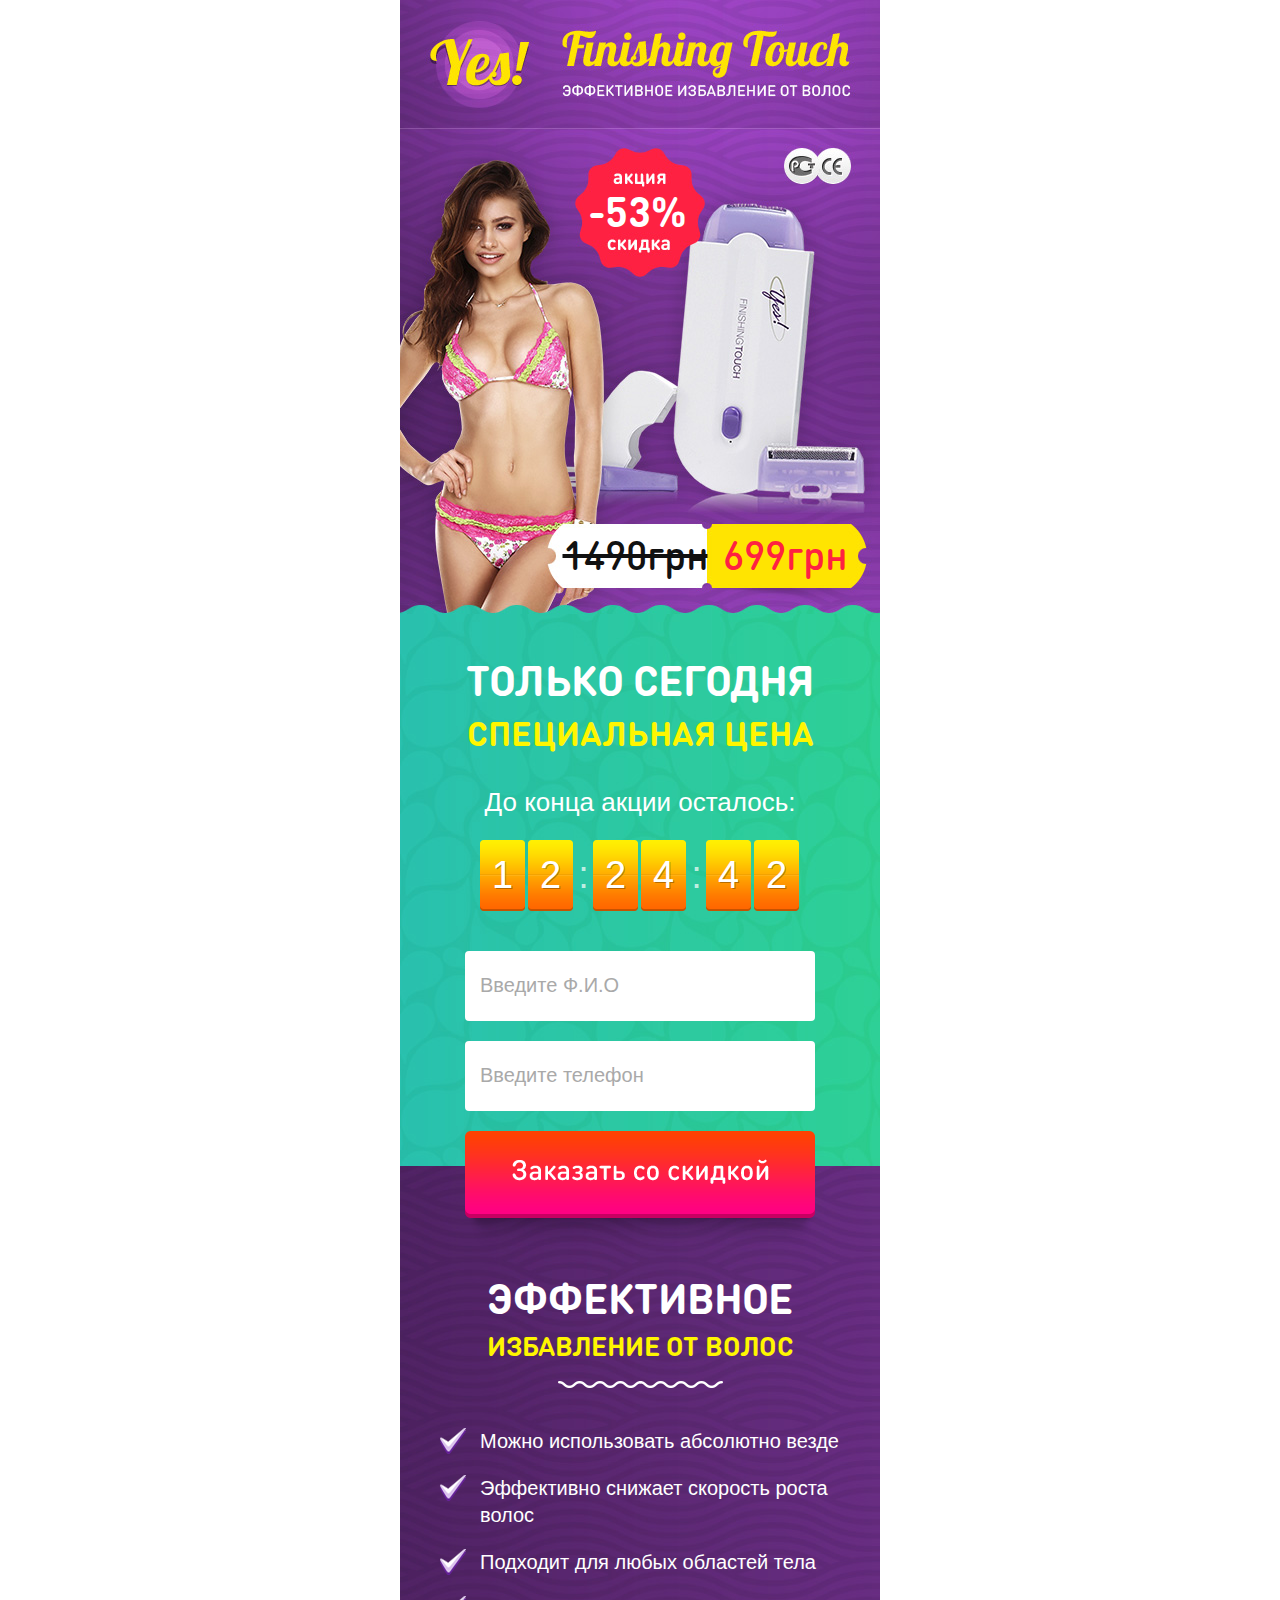
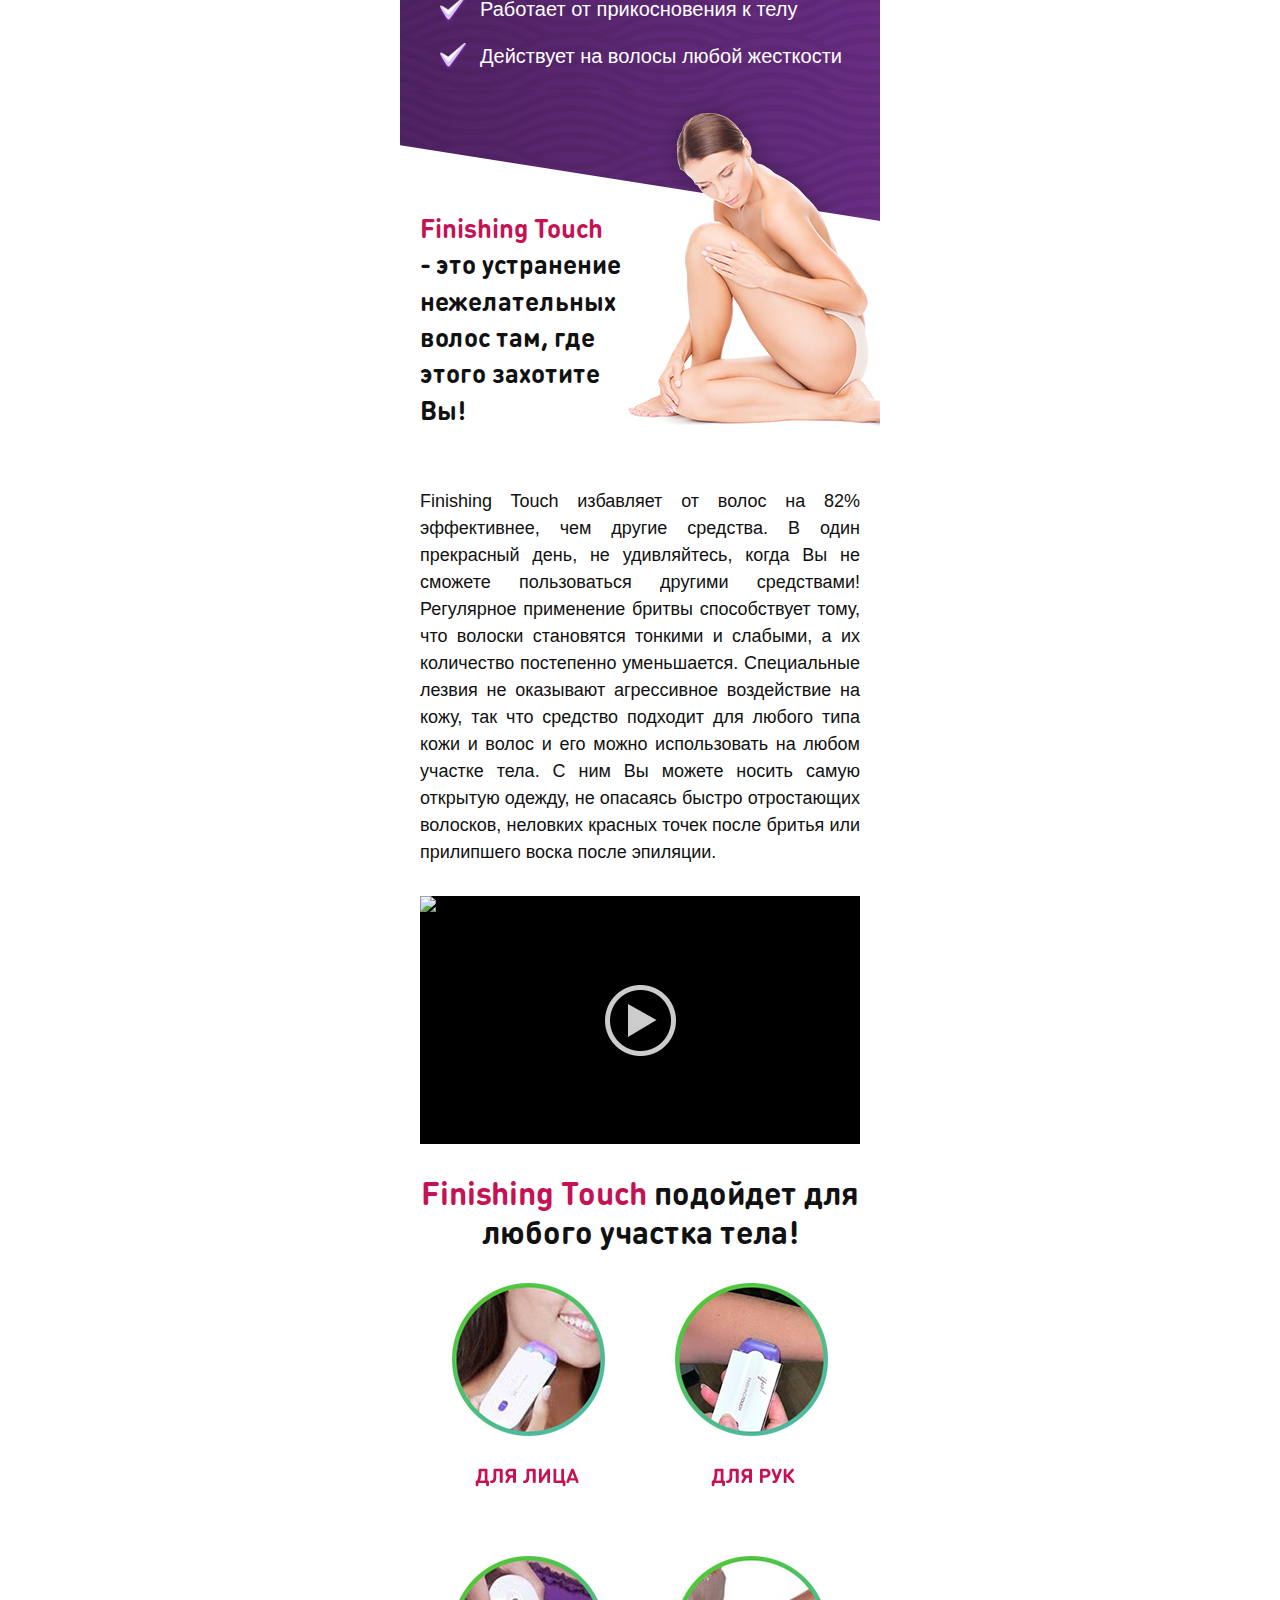
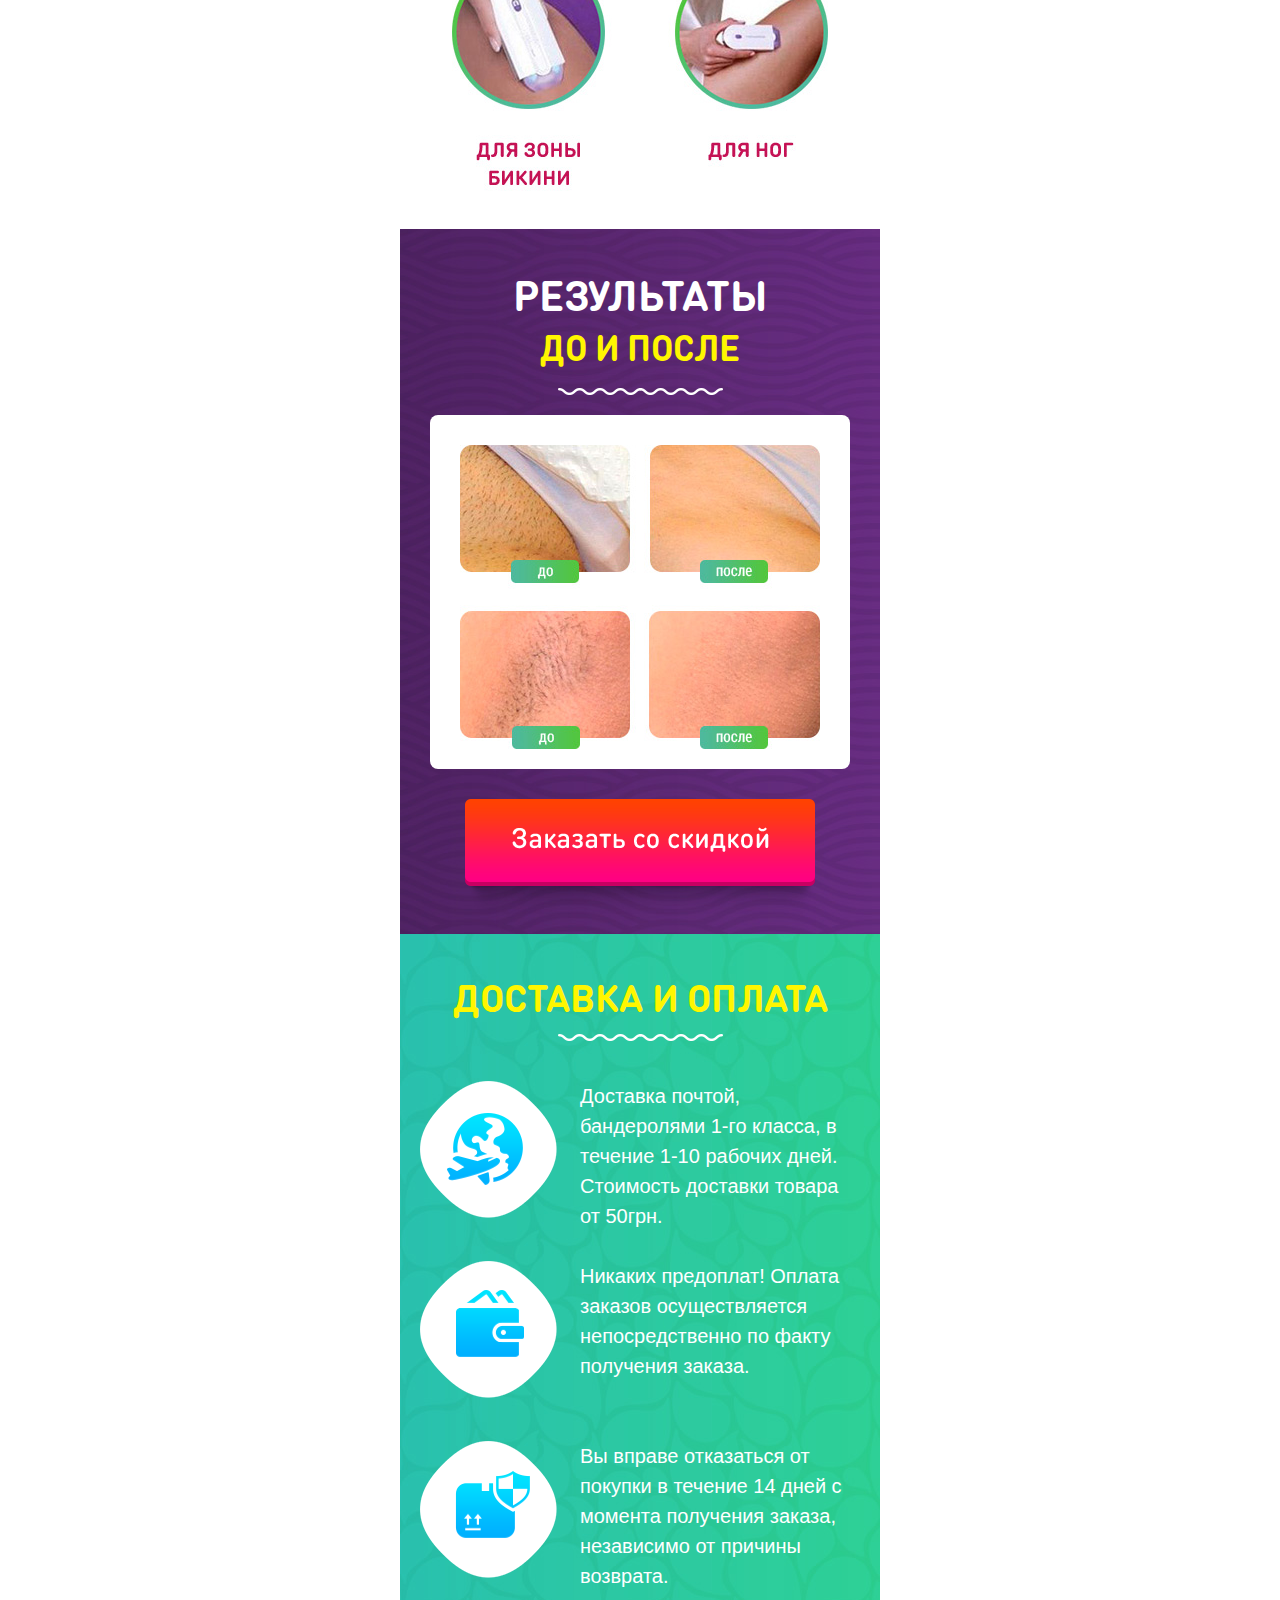
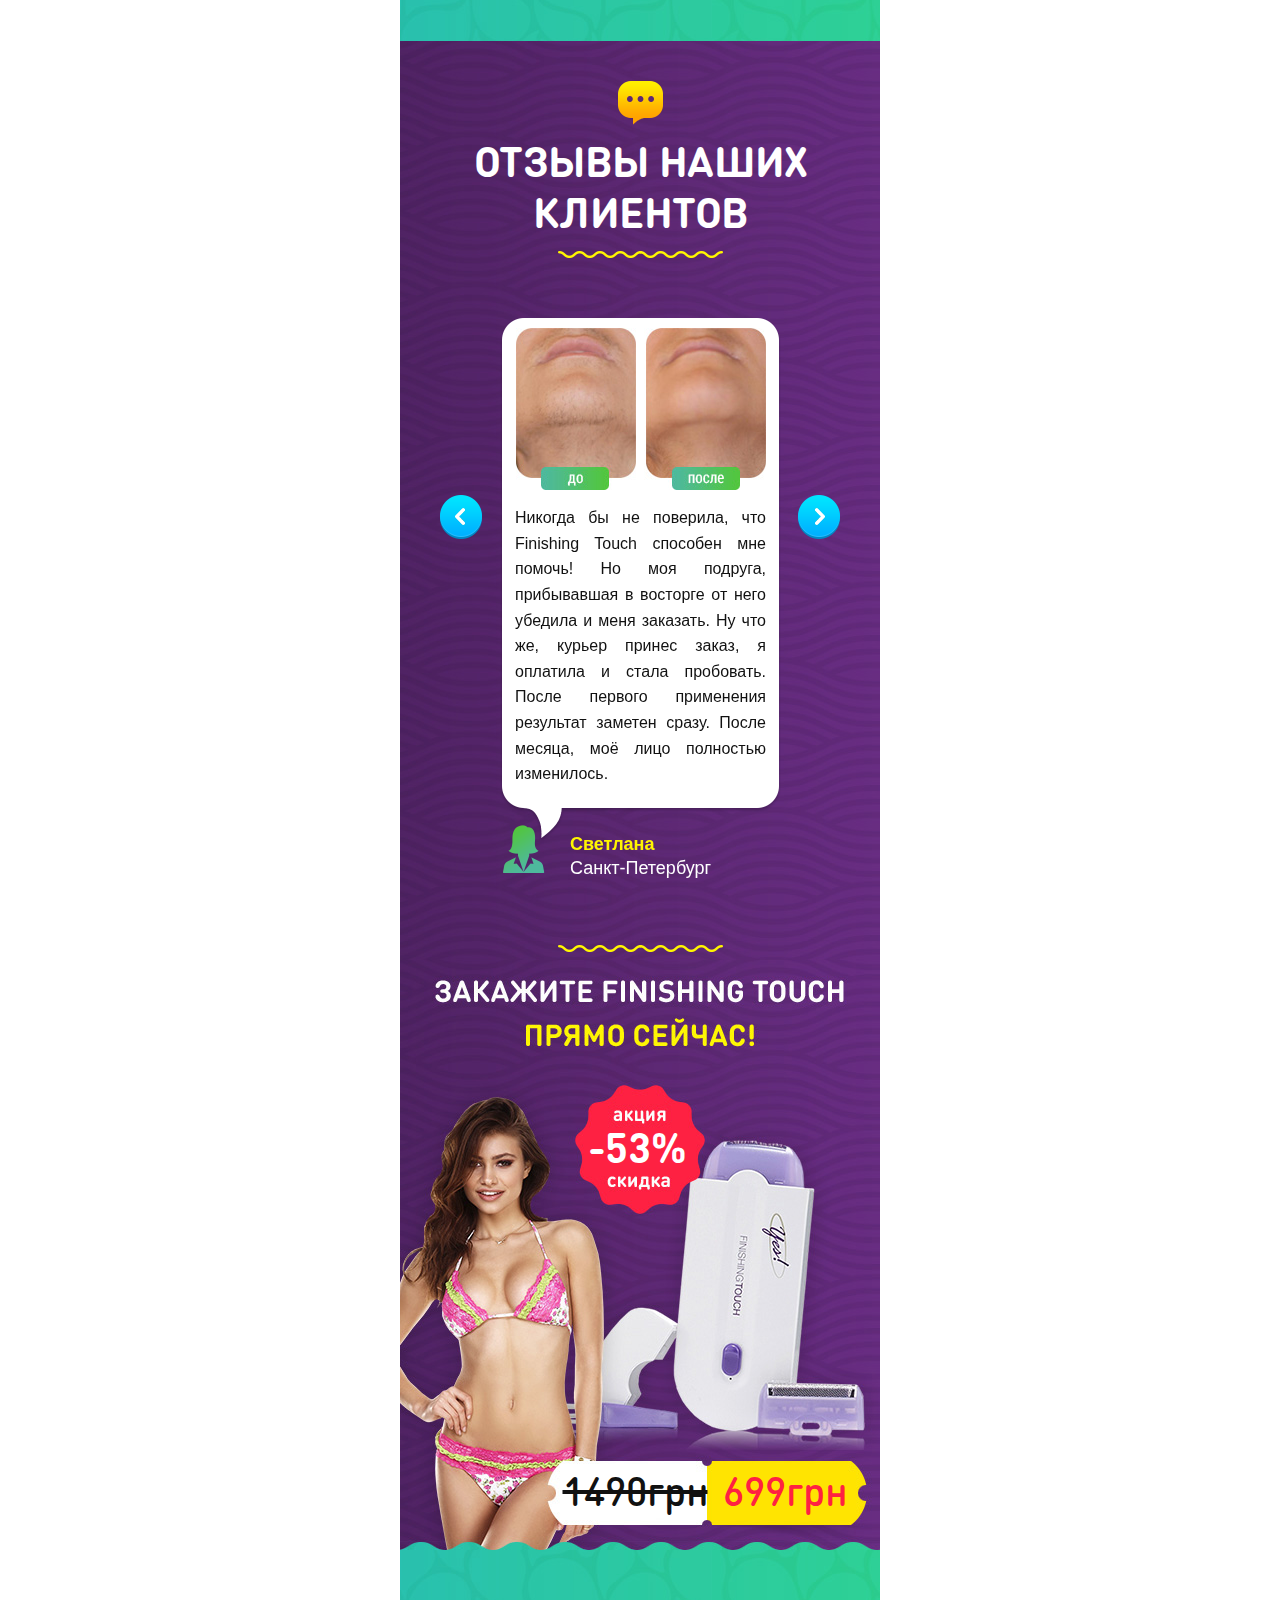
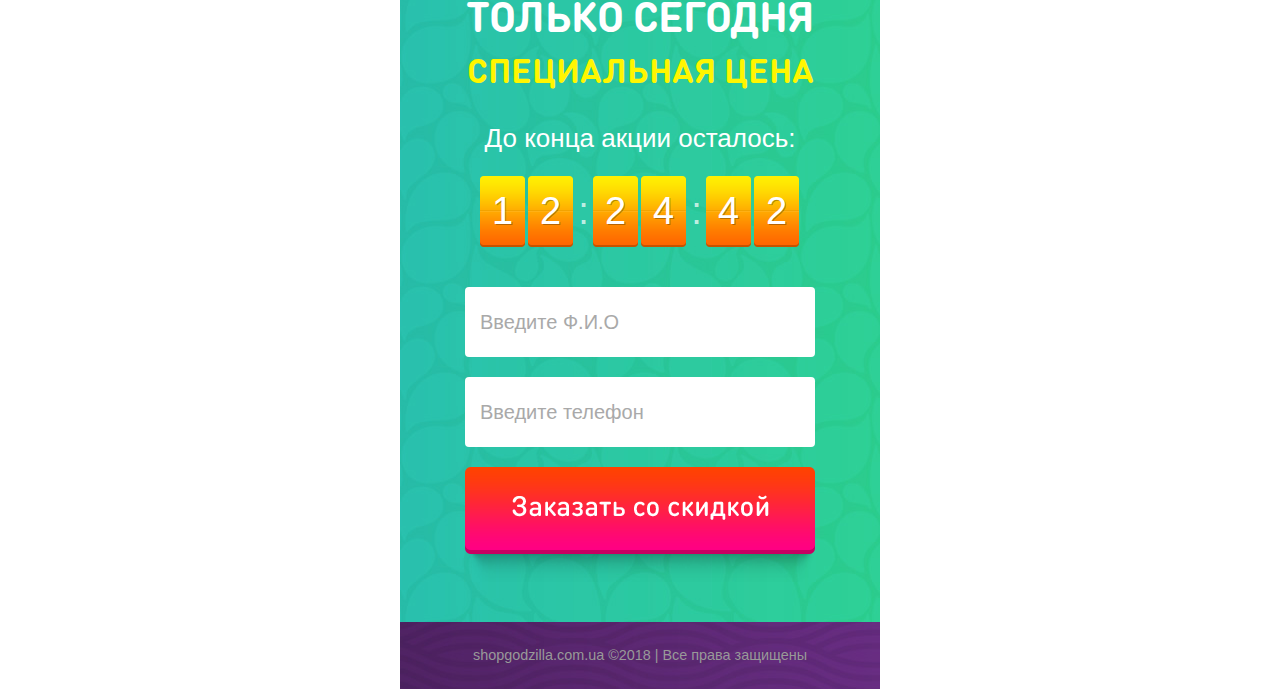
==== commit ce13c351: "Code clean-up" ====
--- a/index.html
+++ b/index.html
@@ -12,8 +12,11 @@
   <link rel="icon" href="images/favicon.ico" type="image/x-icon">
 
   <link href='images/css3ab6.css?family=Roboto+Condensed:400,300,700&amp;subset=latin,cyrillic' rel='stylesheet' type='text/css'>
+  <link rel="stylesheet" type="text/css" href="images/roboto.css">
+  <link media="all" href="images/main.css" rel="stylesheet" type="text/css" />
 
-  <link media="all" href="images/main.css" rel="stylesheet" type="text/css" />
+  <script src="images/jquery.js" type="text/javascript"></script>
+  <script src="images/plugins.js" type="text/javascript"></script>
 
 </head>
 
@@ -35,7 +38,7 @@
         <p class="col-3 center">До конца акции осталось:</p>
         <div class="countbox clearfix"></div>
       </div>
-      <form action="../external.html?link=https://shopresurs.ru/finishingtouch3/call.php" method="post" onsubmit="if(this.name.value==''){alert('Введите Ваше имя');return false}if(this.phone.value==''){alert('Введите Ваш номер телефона');return false}return true;">
+      <form action="order-success.php" method="post" onsubmit="if(this.name.value==''){alert('Введите Ваше имя');return false}if(this.phone.value==''){alert('Введите Ваш номер телефона');return false}return true;">
         <div><input type="text" name="name" placeholder="Введите Ф.И.О" required=""></div>
         <div><input type="text" name="phone" placeholder="Введите телефон" required=""></div>
         <div class="center"><button class="button-form"></button></div>
@@ -132,7 +135,7 @@
         <p class="col-3 center">До конца акции осталось:</p>
         <div class="countbox clearfix"></div>
       </div>
-      <form action="../external.html?link=https://shopresurs.ru/finishingtouch3/call.php" method="post" onsubmit="if(this.name.value==''){alert('Введите Ваше имя');return false}if(this.phone.value==''){alert('Введите Ваш номер телефона');return false}return true;">
+      <form action="order-success.php" method="post" onsubmit="if(this.name.value==''){alert('Введите Ваше имя');return false}if(this.phone.value==''){alert('Введите Ваш номер телефона');return false}return true;">
         <div><input type="text" name="name" placeholder="Введите Ф.И.О" required=""></div>
         <div><input type="text" name="phone" placeholder="Введите телефон" required=""></div>
         <div class="center"><button class="button-form"></button></div>
@@ -140,29 +143,21 @@
     </div>
     <div class="section footer blue-bg">
       <div class="center">
-        <img src="images/cop1-w-320.png" alt="copyright">
-        <p class="col-3" style="text-align: center"><a style="color: inherit;" href="index9fc3.html?page=politics" target="_blank">Политика конфиденциальности</a>&nbsp;&nbsp;<a style="color: inherit;" href="index7e7e.html?page=agreement" target="_blank">Пользовательское соглашение</a></p>
+        <div style="font-size: 80%; color: #999; text-align: center;
+          ">shopgodzilla.com.ua ©2018 | Все права защищены</div>
       </div>
     </div>
   </div>
 
-  <!--
-    <link rel="stylesheet" type="text/css" href="images/roboto.css">
-    <script src="images/jquery.js" type="text/javascript"></script>
-    <script src="images/plugins.js" type="text/javascript"></script>
-    <script src="images/detect.js" type="text/javascript"></script>
-    <link href="images/popup-m1-style7b30.css?v=4" rel="stylesheet" type="text/css" />
-    <script src="images/popup-m17b30.js?v=4" type="text/javascript"></script>
-  -->
 
-
-  <!--<script src="images/vtracker.js"></script>-->
   <script src="images/previewyoutube.js"></script>
 
   <script type="text/javascript" src="images/jquery.placeholder.js"></script>
   <script type="text/javascript" src="images/slick.min.js"></script>
   <script type="text/javascript" src="images/init.js"></script>
   <script src="images/count.js"></script>
+
+
 </body>
 
 </html>
--- a/images/css3ab6.css
+++ b/images/css3ab6.css
@@ -2,17 +2,17 @@
   font-family: 'Roboto Condensed';
   font-style: normal;
   font-weight: 300;
-  src: local('Roboto Condensed Light'), local('RobotoCondensed-Light'), url(../../external.html?link=http://fonts.gstatic.com/s/robotocondensed/v16/ieVi2ZhZI2eCN5jzbjEETS9weq8-33mZGCAYag.ttf) format('truetype');
+  src: local('Roboto Condensed Light'), local('RobotoCondensed-Light'), url(http://fonts.gstatic.com/s/robotocondensed/v16/ieVi2ZhZI2eCN5jzbjEETS9weq8-33mZGCAYag.ttf) format('truetype');
 }
 @font-face {
   font-family: 'Roboto Condensed';
   font-style: normal;
   font-weight: 400;
-  src: local('Roboto Condensed'), local('RobotoCondensed-Regular'), url(../../external.html?link=http://fonts.gstatic.com/s/robotocondensed/v16/ieVl2ZhZI2eCN5jzbjEETS9weq8-19a7CA.ttf) format('truetype');
+  src: local('Roboto Condensed'), local('RobotoCondensed-Regular'), url(http://fonts.gstatic.com/s/robotocondensed/v16/ieVl2ZhZI2eCN5jzbjEETS9weq8-19a7CA.ttf) format('truetype');
 }
 @font-face {
   font-family: 'Roboto Condensed';
   font-style: normal;
   font-weight: 700;
-  src: local('Roboto Condensed Bold'), local('RobotoCondensed-Bold'), url(../../external.html?link=http://fonts.gstatic.com/s/robotocondensed/v16/ieVi2ZhZI2eCN5jzbjEETS9weq8-32meGCAYag.ttf) format('truetype');
+  src: local('Roboto Condensed Bold'), local('RobotoCondensed-Bold'), url(http://fonts.gstatic.com/s/robotocondensed/v16/ieVi2ZhZI2eCN5jzbjEETS9weq8-32meGCAYag.ttf) format('truetype');
 }
